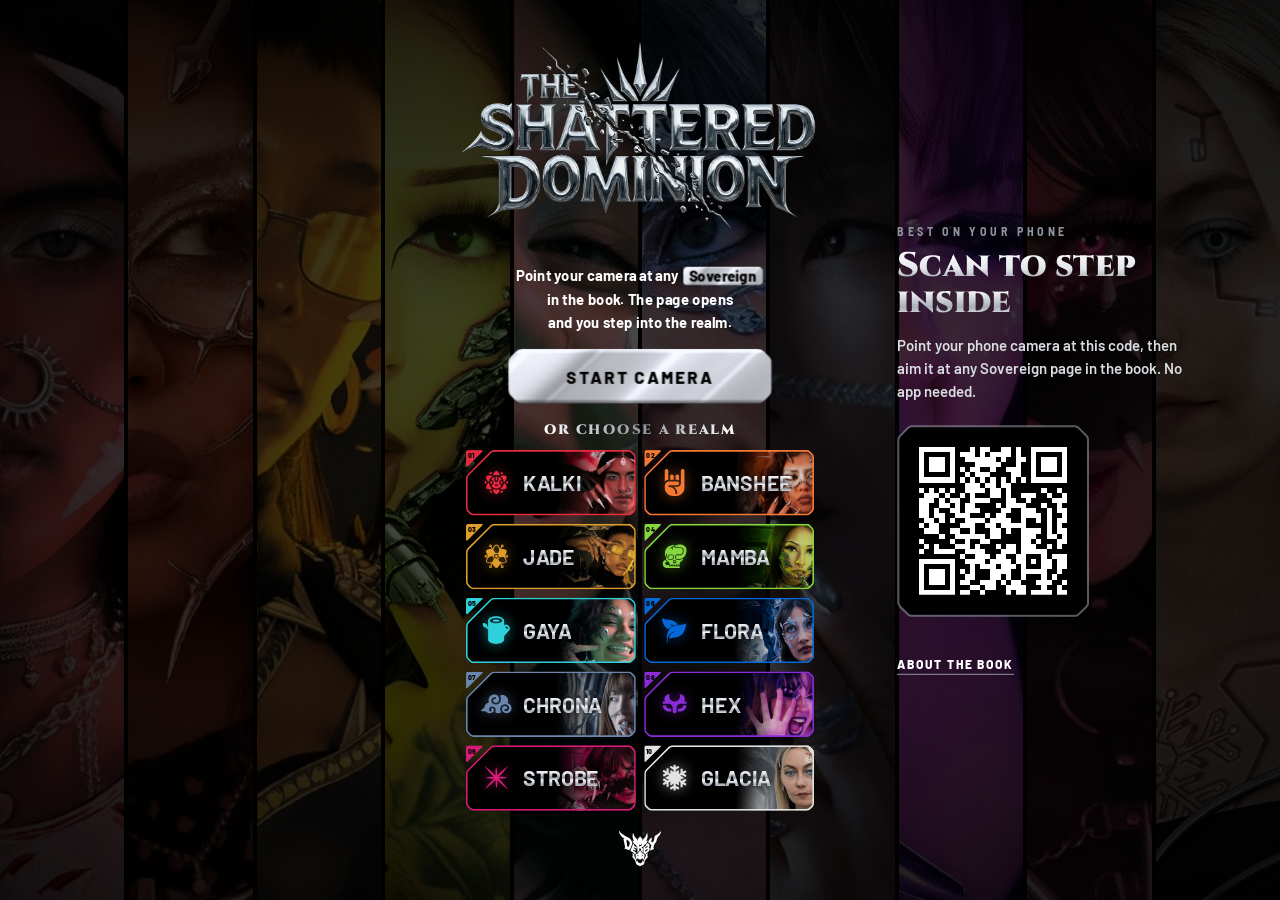
==== index.html @ d9763805 "Ungendered collective copy: every badass soul dedication, their/the realm wording Co-Authored-By: Cl" ====
<!doctype html>
<html lang="en"><head><meta charset="utf-8">
<meta name="viewport" content="width=device-width,initial-scale=1,maximum-scale=1,user-scalable=no,viewport-fit=cover">
<meta name="theme-color" content="#000000">
<title>The Shattered Dominion AR</title><meta name="description" content="Step into the realms of The Shattered Dominion, a MindOfDerby photobook.">
<base href="./">
<link rel="icon" sizes="192x192" type="image/jpeg" href="https://static.wixstatic.com/media/04fb3c_0477b7cfbd684224b1bcdcc46684a7ea%7Emv2.jpg/v1/fill/w_192%2Ch_192%2Clg_1%2Cusm_0.66_1.00_0.01/04fb3c_0477b7cfbd684224b1bcdcc46684a7ea%7Emv2.jpg"><link rel="shortcut icon" type="image/jpeg" href="https://static.wixstatic.com/media/04fb3c_0477b7cfbd684224b1bcdcc46684a7ea%7Emv2.jpg/v1/fill/w_32%2Ch_32%2Clg_1%2Cusm_0.66_1.00_0.01/04fb3c_0477b7cfbd684224b1bcdcc46684a7ea%7Emv2.jpg"><link rel="apple-touch-icon" href="https://static.wixstatic.com/media/04fb3c_0477b7cfbd684224b1bcdcc46684a7ea%7Emv2.jpg/v1/fill/w_180%2Ch_180%2Clg_1%2Cusm_0.66_1.00_0.01/04fb3c_0477b7cfbd684224b1bcdcc46684a7ea%7Emv2.jpg">
<meta property="og:type" content="website"><meta property="og:site_name" content="The Shattered Dominion by MindOfDerby">
<meta property="og:title" content="The Shattered Dominion AR"><meta property="og:description" content="Step into the realms of The Shattered Dominion, a MindOfDerby photobook.">
<meta property="og:url" content="https://mindofderby.github.io/dominion-ar/">
<meta property="og:image" content="https://mindofderby.github.io/dominion-ar/og/home.jpg"><meta property="og:image:width" content="1200"><meta property="og:image:height" content="630">
<meta name="twitter:card" content="summary_large_image"><meta name="twitter:image" content="https://mindofderby.github.io/dominion-ar/og/home.jpg">
<meta name="apple-mobile-web-app-status-bar-style" content="black"><style>html{background:#000}</style>
<link rel="preconnect" href="https://fonts.googleapis.com"><link rel="preconnect" href="https://fonts.gstatic.com" crossorigin><link rel="stylesheet" href="https://fonts.googleapis.com/css2?family=Barlow:wght@400;500;700;800&family=Barlow+Semi+Condensed:wght@700&family=Cinzel:wght@900&display=swap">
<link rel="stylesheet" href="app.css?v=6a660786">
</head><body class="mode-scroll">
<div id="stage"><div style="width: 390px; height: 844px; position: relative; overflow: hidden; background: #000000; font-family: 'Barlow', sans-serif">
  <div style="position: absolute; left: 30px; top: 18px; width: 330px; display: flex; flex-direction: column; align-items: center; gap: 14px; text-align: center">
    <img alt="The Shattered Dominion" src="assets/logo-cover.webp" style="width: 386px; height: 215px; margin: 0 -28px; object-fit: contain; display: block">
    <p style="margin: 0; width: 290px; font-family: 'Barlow', sans-serif; font-weight: 700; font-size: 14px; line-height: 22px; color: #FFFFFF; white-space: nowrap">Point your camera at any <span style="background: url(assets/plate-h.jpg) center / 100% 100% no-repeat; color: #000000; font-weight: 800; text-shadow: 0 0.6px 0 rgba(255,255,255,0.75); display: inline-block; line-height: 1.3; clip-path: polygon(0.00px 3.90px, 0.04px 3.47px, 0.16px 3.07px, 0.36px 2.70px, 0.64px 2.36px, 2.36px 0.64px, 2.70px 0.36px, 3.07px 0.16px, 3.47px 0.04px, 3.90px 0.00px, calc(100% - 3.90px) 0.00px, calc(100% - 3.47px) 0.04px, calc(100% - 3.07px) 0.16px, calc(100% - 2.70px) 0.36px, calc(100% - 2.36px) 0.64px, calc(100% - 0.64px) 2.36px, calc(100% - 0.36px) 2.70px, calc(100% - 0.16px) 3.07px, calc(100% - 0.04px) 3.47px, calc(100% - 0.00px) 3.90px, calc(100% - 0.00px) calc(100% - 3.90px), calc(100% - 0.04px) calc(100% - 3.47px), calc(100% - 0.16px) calc(100% - 3.07px), calc(100% - 0.36px) calc(100% - 2.70px), calc(100% - 0.64px) calc(100% - 2.36px), calc(100% - 2.36px) calc(100% - 0.64px), calc(100% - 2.70px) calc(100% - 0.36px), calc(100% - 3.07px) calc(100% - 0.16px), calc(100% - 3.47px) calc(100% - 0.04px), calc(100% - 3.90px) calc(100% - 0.00px), 3.90px calc(100% - 0.00px), 3.47px calc(100% - 0.04px), 3.07px calc(100% - 0.16px), 2.70px calc(100% - 0.36px), 2.36px calc(100% - 0.64px), 0.64px calc(100% - 2.36px), 0.36px calc(100% - 2.70px), 0.16px calc(100% - 3.07px), 0.04px calc(100% - 3.47px), 0.00px calc(100% - 3.90px)); padding: 0 6px; margin: 0 1px">Sovereign</span><br>in the book. The page opens<br>and you step into the realm.</p>
    <button type="button" onclick="location.href='scan/'" style="width: 250px; height: 52px; padding: 0; border: 0; cursor: pointer; background: url(assets/plate-h.jpg) center / 100% 100% no-repeat; clip-path: path('M7.53 2.47 Q10.00 0.00 13.50 0.00 L236.50 0.00 Q240.00 0.00 242.47 2.47 L247.53 7.53 Q250.00 10.00 250.00 13.50 L250.00 38.50 Q250.00 42.00 247.53 44.47 L242.47 49.53 Q240.00 52.00 236.50 52.00 L13.50 52.00 Q10.00 52.00 7.53 49.53 L2.47 44.47 Q0.00 42.00 0.00 38.50 L0.00 13.50 Q0.00 10.00 2.47 7.53 Z'); font-family: 'Barlow', sans-serif; font-weight: 800; font-size: 16px; letter-spacing: 0.14em; color: #000000; text-shadow: 0 0.6px 0 rgba(255,255,255,0.75)">START CAMERA</button>
    <div style="display: flex; flex-direction: column; align-items: center; gap: 10px; margin-top: 2px">
      <span style="font-family: 'Cinzel', serif; font-weight: 900; font-size: 13px; letter-spacing: 0.14em; white-space: nowrap; background: linear-gradient(90deg, #FFFFFF 0%, #8E949D 50%, #FFFFFF 100%); -webkit-background-clip: text; background-clip: text; color: transparent">OR CHOOSE A REALM</span>
      <div style="width: 330px; display: grid; grid-template-columns: 161px 161px; gap: 8px; font-weight: 700; text-align: left">
      <button type="button" aria-label="Open Kalki" onclick="location.href='01/'" style="position: relative; display: block; width: 161px; height: 62px; padding: 0; border: 0; background: none; cursor: pointer; text-align: left; font-family: 'Barlow', sans-serif; font-weight: 700; color: #FFFFFF">
        <span style="position: relative; display: flex; align-items: center; gap: 9px; padding: 0 8px 0 13px; width: 161px; height: 62px; box-sizing: border-box; background: #000 url(assets/roster/T01.jpg) center / cover no-repeat; clip-path: path('M27 0 L154 0 Q156 0 157.4 1.4 L159.6 3.6 Q161 5 161 7 L161 55 Q161 57 159.6 58.4 L157.4 60.6 Q156 62 154 62 L7 62 Q5 62 3.6 60.6 L1.4 58.4 Q0 57 0 55 L0 27 Q0 24.6 1.7 22.9 L22.9 1.7 Q24.6 0 27 0 Z')">
          <svg aria-hidden="true" width="161" height="62" viewBox="0 0 161 62" style="position: absolute; left: 0; top: 0; display: block; pointer-events: none; overflow: visible"><path d="M27 0 L154 0 Q156 0 157.4 1.4 L159.6 3.6 Q161 5 161 7 L161 55 Q161 57 159.6 58.4 L157.4 60.6 Q156 62 154 62 L7 62 Q5 62 3.6 60.6 L1.4 58.4 Q0 57 0 55 L0 27 Q0 24.6 1.7 22.9 L22.9 1.7 Q24.6 0 27 0 Z" fill="none" stroke="#E62A3F" stroke-width="3"></path></svg>
          <img alt="" src="assets/icons/S01.svg" style="width: 32px; height: 30px; flex: none; display: block; filter: drop-shadow(0 0 6px #E62A3F88)">
          <span style="display: flex; flex-direction: column; gap: 4px; min-width: 0">
            <span style="font-size: 20px; line-height: 1; text-transform: uppercase; filter: drop-shadow(0 0 5px rgba(0,0,0,0.9)); background: linear-gradient(180deg, #FFFFFF 0%, #E4E7EB 28%, #8E949D 48%, #F3F5F7 60%, #A9AEB6 82%, #FFFFFF 100%); -webkit-background-clip: text; background-clip: text; color: transparent">Kalki</span>
          </span>
        </span>
        <span style="position: absolute; left: 0; top: 0; width: 17px; height: 17px; background: #E62A3F; clip-path: path('M0 2.6 Q0 0 2.6 0 L14.4 0 Q17 0 15.2 1.8 L1.8 15.2 Q0 17 0 14.4 Z'); color: #000000; font-weight: 800; font-size: 6.5px; line-height: 1; padding: 2px 0 0 2px; box-sizing: border-box">01</span>
      </button>
      <button type="button" aria-label="Open Banshee" onclick="location.href='02/'" style="position: relative; display: block; width: 161px; height: 62px; padding: 0; border: 0; background: none; cursor: pointer; text-align: left; font-family: 'Barlow', sans-serif; font-weight: 700; color: #FFFFFF">
        <span style="position: relative; display: flex; align-items: center; gap: 9px; padding: 0 8px 0 13px; width: 161px; height: 62px; box-sizing: border-box; background: #000 url(assets/roster/T02.jpg) center / cover no-repeat; clip-path: path('M27 0 L154 0 Q156 0 157.4 1.4 L159.6 3.6 Q161 5 161 7 L161 55 Q161 57 159.6 58.4 L157.4 60.6 Q156 62 154 62 L7 62 Q5 62 3.6 60.6 L1.4 58.4 Q0 57 0 55 L0 27 Q0 24.6 1.7 22.9 L22.9 1.7 Q24.6 0 27 0 Z')">
          <svg aria-hidden="true" width="161" height="62" viewBox="0 0 161 62" style="position: absolute; left: 0; top: 0; display: block; pointer-events: none; overflow: visible"><path d="M27 0 L154 0 Q156 0 157.4 1.4 L159.6 3.6 Q161 5 161 7 L161 55 Q161 57 159.6 58.4 L157.4 60.6 Q156 62 154 62 L7 62 Q5 62 3.6 60.6 L1.4 58.4 Q0 57 0 55 L0 27 Q0 24.6 1.7 22.9 L22.9 1.7 Q24.6 0 27 0 Z" fill="none" stroke="#F47934" stroke-width="3"></path></svg>
          <img alt="" src="assets/icons/S02.svg" style="width: 32px; height: 30px; flex: none; display: block; filter: drop-shadow(0 0 6px #F4793488)">
          <span style="display: flex; flex-direction: column; gap: 4px; min-width: 0">
            <span style="font-size: 20px; line-height: 1; text-transform: uppercase; filter: drop-shadow(0 0 5px rgba(0,0,0,0.9)); background: linear-gradient(180deg, #FFFFFF 0%, #E4E7EB 28%, #8E949D 48%, #F3F5F7 60%, #A9AEB6 82%, #FFFFFF 100%); -webkit-background-clip: text; background-clip: text; color: transparent">Banshee</span>
          </span>
        </span>
        <span style="position: absolute; left: 0; top: 0; width: 17px; height: 17px; background: #F47934; clip-path: path('M0 2.6 Q0 0 2.6 0 L14.4 0 Q17 0 15.2 1.8 L1.8 15.2 Q0 17 0 14.4 Z'); color: #000000; font-weight: 800; font-size: 6.5px; line-height: 1; padding: 2px 0 0 2px; box-sizing: border-box">02</span>
      </button>
      <button type="button" aria-label="Open Jade" onclick="location.href='03/'" style="position: relative; display: block; width: 161px; height: 62px; padding: 0; border: 0; background: none; cursor: pointer; text-align: left; font-family: 'Barlow', sans-serif; font-weight: 700; color: #FFFFFF">
        <span style="position: relative; display: flex; align-items: center; gap: 9px; padding: 0 8px 0 13px; width: 161px; height: 62px; box-sizing: border-box; background: #000 url(assets/roster/T03.jpg) center / cover no-repeat; clip-path: path('M27 0 L154 0 Q156 0 157.4 1.4 L159.6 3.6 Q161 5 161 7 L161 55 Q161 57 159.6 58.4 L157.4 60.6 Q156 62 154 62 L7 62 Q5 62 3.6 60.6 L1.4 58.4 Q0 57 0 55 L0 27 Q0 24.6 1.7 22.9 L22.9 1.7 Q24.6 0 27 0 Z')">
          <svg aria-hidden="true" width="161" height="62" viewBox="0 0 161 62" style="position: absolute; left: 0; top: 0; display: block; pointer-events: none; overflow: visible"><path d="M27 0 L154 0 Q156 0 157.4 1.4 L159.6 3.6 Q161 5 161 7 L161 55 Q161 57 159.6 58.4 L157.4 60.6 Q156 62 154 62 L7 62 Q5 62 3.6 60.6 L1.4 58.4 Q0 57 0 55 L0 27 Q0 24.6 1.7 22.9 L22.9 1.7 Q24.6 0 27 0 Z" fill="none" stroke="#DF9E2B" stroke-width="3"></path></svg>
          <img alt="" src="assets/icons/S03.svg" style="width: 32px; height: 30px; flex: none; display: block; filter: drop-shadow(0 0 6px #DF9E2B88)">
          <span style="display: flex; flex-direction: column; gap: 4px; min-width: 0">
            <span style="font-size: 20px; line-height: 1; text-transform: uppercase; filter: drop-shadow(0 0 5px rgba(0,0,0,0.9)); background: linear-gradient(180deg, #FFFFFF 0%, #E4E7EB 28%, #8E949D 48%, #F3F5F7 60%, #A9AEB6 82%, #FFFFFF 100%); -webkit-background-clip: text; background-clip: text; color: transparent">Jade</span>
          </span>
        </span>
        <span style="position: absolute; left: 0; top: 0; width: 17px; height: 17px; background: #DF9E2B; clip-path: path('M0 2.6 Q0 0 2.6 0 L14.4 0 Q17 0 15.2 1.8 L1.8 15.2 Q0 17 0 14.4 Z'); color: #000000; font-weight: 800; font-size: 6.5px; line-height: 1; padding: 2px 0 0 2px; box-sizing: border-box">03</span>
      </button>
      <button type="button" aria-label="Open Mamba" onclick="location.href='04/'" style="position: relative; display: block; width: 161px; height: 62px; padding: 0; border: 0; background: none; cursor: pointer; text-align: left; font-family: 'Barlow', sans-serif; font-weight: 700; color: #FFFFFF">
        <span style="position: relative; display: flex; align-items: center; gap: 9px; padding: 0 8px 0 13px; width: 161px; height: 62px; box-sizing: border-box; background: #000 url(assets/roster/T04.jpg) center / cover no-repeat; clip-path: path('M27 0 L154 0 Q156 0 157.4 1.4 L159.6 3.6 Q161 5 161 7 L161 55 Q161 57 159.6 58.4 L157.4 60.6 Q156 62 154 62 L7 62 Q5 62 3.6 60.6 L1.4 58.4 Q0 57 0 55 L0 27 Q0 24.6 1.7 22.9 L22.9 1.7 Q24.6 0 27 0 Z')">
          <svg aria-hidden="true" width="161" height="62" viewBox="0 0 161 62" style="position: absolute; left: 0; top: 0; display: block; pointer-events: none; overflow: visible"><path d="M27 0 L154 0 Q156 0 157.4 1.4 L159.6 3.6 Q161 5 161 7 L161 55 Q161 57 159.6 58.4 L157.4 60.6 Q156 62 154 62 L7 62 Q5 62 3.6 60.6 L1.4 58.4 Q0 57 0 55 L0 27 Q0 24.6 1.7 22.9 L22.9 1.7 Q24.6 0 27 0 Z" fill="none" stroke="#84D83E" stroke-width="3"></path></svg>
          <img alt="" src="assets/icons/S04.svg" style="width: 32px; height: 30px; flex: none; display: block; filter: drop-shadow(0 0 6px #84D83E88)">
          <span style="display: flex; flex-direction: column; gap: 4px; min-width: 0">
            <span style="font-size: 20px; line-height: 1; text-transform: uppercase; filter: drop-shadow(0 0 5px rgba(0,0,0,0.9)); background: linear-gradient(180deg, #FFFFFF 0%, #E4E7EB 28%, #8E949D 48%, #F3F5F7 60%, #A9AEB6 82%, #FFFFFF 100%); -webkit-background-clip: text; background-clip: text; color: transparent">Mamba</span>
          </span>
        </span>
        <span style="position: absolute; left: 0; top: 0; width: 17px; height: 17px; background: #84D83E; clip-path: path('M0 2.6 Q0 0 2.6 0 L14.4 0 Q17 0 15.2 1.8 L1.8 15.2 Q0 17 0 14.4 Z'); color: #000000; font-weight: 800; font-size: 6.5px; line-height: 1; padding: 2px 0 0 2px; box-sizing: border-box">04</span>
      </button>
      <button type="button" aria-label="Open Gaya" onclick="location.href='05/'" style="position: relative; display: block; width: 161px; height: 62px; padding: 0; border: 0; background: none; cursor: pointer; text-align: left; font-family: 'Barlow', sans-serif; font-weight: 700; color: #FFFFFF">
        <span style="position: relative; display: flex; align-items: center; gap: 9px; padding: 0 8px 0 13px; width: 161px; height: 62px; box-sizing: border-box; background: #000 url(assets/roster/T05b.jpg) center / cover no-repeat; clip-path: path('M27 0 L154 0 Q156 0 157.4 1.4 L159.6 3.6 Q161 5 161 7 L161 55 Q161 57 159.6 58.4 L157.4 60.6 Q156 62 154 62 L7 62 Q5 62 3.6 60.6 L1.4 58.4 Q0 57 0 55 L0 27 Q0 24.6 1.7 22.9 L22.9 1.7 Q24.6 0 27 0 Z')">
          <svg aria-hidden="true" width="161" height="62" viewBox="0 0 161 62" style="position: absolute; left: 0; top: 0; display: block; pointer-events: none; overflow: visible"><path d="M27 0 L154 0 Q156 0 157.4 1.4 L159.6 3.6 Q161 5 161 7 L161 55 Q161 57 159.6 58.4 L157.4 60.6 Q156 62 154 62 L7 62 Q5 62 3.6 60.6 L1.4 58.4 Q0 57 0 55 L0 27 Q0 24.6 1.7 22.9 L22.9 1.7 Q24.6 0 27 0 Z" fill="none" stroke="#2DD0DB" stroke-width="3"></path></svg>
          <img alt="" src="assets/icons/S05.svg" style="width: 32px; height: 30px; flex: none; display: block; filter: drop-shadow(0 0 6px #2DD0DB88)">
          <span style="display: flex; flex-direction: column; gap: 4px; min-width: 0">
            <span style="font-size: 20px; line-height: 1; text-transform: uppercase; filter: drop-shadow(0 0 5px rgba(0,0,0,0.9)); background: linear-gradient(180deg, #FFFFFF 0%, #E4E7EB 28%, #8E949D 48%, #F3F5F7 60%, #A9AEB6 82%, #FFFFFF 100%); -webkit-background-clip: text; background-clip: text; color: transparent">Gaya</span>
          </span>
        </span>
        <span style="position: absolute; left: 0; top: 0; width: 17px; height: 17px; background: #2DD0DB; clip-path: path('M0 2.6 Q0 0 2.6 0 L14.4 0 Q17 0 15.2 1.8 L1.8 15.2 Q0 17 0 14.4 Z'); color: #000000; font-weight: 800; font-size: 6.5px; line-height: 1; padding: 2px 0 0 2px; box-sizing: border-box">05</span>
      </button>
      <button type="button" aria-label="Open Flora" onclick="location.href='06/'" style="position: relative; display: block; width: 161px; height: 62px; padding: 0; border: 0; background: none; cursor: pointer; text-align: left; font-family: 'Barlow', sans-serif; font-weight: 700; color: #FFFFFF">
        <span style="position: relative; display: flex; align-items: center; gap: 9px; padding: 0 8px 0 13px; width: 161px; height: 62px; box-sizing: border-box; background: #000 url(assets/roster/T06.jpg) center / cover no-repeat; clip-path: path('M27 0 L154 0 Q156 0 157.4 1.4 L159.6 3.6 Q161 5 161 7 L161 55 Q161 57 159.6 58.4 L157.4 60.6 Q156 62 154 62 L7 62 Q5 62 3.6 60.6 L1.4 58.4 Q0 57 0 55 L0 27 Q0 24.6 1.7 22.9 L22.9 1.7 Q24.6 0 27 0 Z')">
          <svg aria-hidden="true" width="161" height="62" viewBox="0 0 161 62" style="position: absolute; left: 0; top: 0; display: block; pointer-events: none; overflow: visible"><path d="M27 0 L154 0 Q156 0 157.4 1.4 L159.6 3.6 Q161 5 161 7 L161 55 Q161 57 159.6 58.4 L157.4 60.6 Q156 62 154 62 L7 62 Q5 62 3.6 60.6 L1.4 58.4 Q0 57 0 55 L0 27 Q0 24.6 1.7 22.9 L22.9 1.7 Q24.6 0 27 0 Z" fill="none" stroke="#0568D8" stroke-width="3"></path></svg>
          <img alt="" src="assets/icons/S06.svg" style="width: 32px; height: 30px; flex: none; display: block; filter: drop-shadow(0 0 6px #0568D888)">
          <span style="display: flex; flex-direction: column; gap: 4px; min-width: 0">
            <span style="font-size: 20px; line-height: 1; text-transform: uppercase; filter: drop-shadow(0 0 5px rgba(0,0,0,0.9)); background: linear-gradient(180deg, #FFFFFF 0%, #E4E7EB 28%, #8E949D 48%, #F3F5F7 60%, #A9AEB6 82%, #FFFFFF 100%); -webkit-background-clip: text; background-clip: text; color: transparent">Flora</span>
          </span>
        </span>
        <span style="position: absolute; left: 0; top: 0; width: 17px; height: 17px; background: #0568D8; clip-path: path('M0 2.6 Q0 0 2.6 0 L14.4 0 Q17 0 15.2 1.8 L1.8 15.2 Q0 17 0 14.4 Z'); color: #000000; font-weight: 800; font-size: 6.5px; line-height: 1; padding: 2px 0 0 2px; box-sizing: border-box">06</span>
      </button>
      <button type="button" aria-label="Open Chrona" onclick="location.href='07/'" style="position: relative; display: block; width: 161px; height: 62px; padding: 0; border: 0; background: none; cursor: pointer; text-align: left; font-family: 'Barlow', sans-serif; font-weight: 700; color: #FFFFFF">
        <span style="position: relative; display: flex; align-items: center; gap: 9px; padding: 0 8px 0 13px; width: 161px; height: 62px; box-sizing: border-box; background: #000 url(assets/roster/T07.jpg) center / cover no-repeat; clip-path: path('M27 0 L154 0 Q156 0 157.4 1.4 L159.6 3.6 Q161 5 161 7 L161 55 Q161 57 159.6 58.4 L157.4 60.6 Q156 62 154 62 L7 62 Q5 62 3.6 60.6 L1.4 58.4 Q0 57 0 55 L0 27 Q0 24.6 1.7 22.9 L22.9 1.7 Q24.6 0 27 0 Z')">
          <svg aria-hidden="true" width="161" height="62" viewBox="0 0 161 62" style="position: absolute; left: 0; top: 0; display: block; pointer-events: none; overflow: visible"><path d="M27 0 L154 0 Q156 0 157.4 1.4 L159.6 3.6 Q161 5 161 7 L161 55 Q161 57 159.6 58.4 L157.4 60.6 Q156 62 154 62 L7 62 Q5 62 3.6 60.6 L1.4 58.4 Q0 57 0 55 L0 27 Q0 24.6 1.7 22.9 L22.9 1.7 Q24.6 0 27 0 Z" fill="none" stroke="#6A86AD" stroke-width="3"></path></svg>
          <img alt="" src="assets/icons/S07.svg" style="width: 32px; height: 30px; flex: none; display: block; filter: drop-shadow(0 0 6px #6A86AD88)">
          <span style="display: flex; flex-direction: column; gap: 4px; min-width: 0">
            <span style="font-size: 20px; line-height: 1; text-transform: uppercase; filter: drop-shadow(0 0 5px rgba(0,0,0,0.9)); background: linear-gradient(180deg, #FFFFFF 0%, #E4E7EB 28%, #8E949D 48%, #F3F5F7 60%, #A9AEB6 82%, #FFFFFF 100%); -webkit-background-clip: text; background-clip: text; color: transparent">Chrona</span>
          </span>
        </span>
        <span style="position: absolute; left: 0; top: 0; width: 17px; height: 17px; background: #6A86AD; clip-path: path('M0 2.6 Q0 0 2.6 0 L14.4 0 Q17 0 15.2 1.8 L1.8 15.2 Q0 17 0 14.4 Z'); color: #000000; font-weight: 800; font-size: 6.5px; line-height: 1; padding: 2px 0 0 2px; box-sizing: border-box">07</span>
      </button>
      <button type="button" aria-label="Open Hex" onclick="location.href='08/'" style="position: relative; display: block; width: 161px; height: 62px; padding: 0; border: 0; background: none; cursor: pointer; text-align: left; font-family: 'Barlow', sans-serif; font-weight: 700; color: #FFFFFF">
        <span style="position: relative; display: flex; align-items: center; gap: 9px; padding: 0 8px 0 13px; width: 161px; height: 62px; box-sizing: border-box; background: #000 url(assets/roster/T08.jpg) center / cover no-repeat; clip-path: path('M27 0 L154 0 Q156 0 157.4 1.4 L159.6 3.6 Q161 5 161 7 L161 55 Q161 57 159.6 58.4 L157.4 60.6 Q156 62 154 62 L7 62 Q5 62 3.6 60.6 L1.4 58.4 Q0 57 0 55 L0 27 Q0 24.6 1.7 22.9 L22.9 1.7 Q24.6 0 27 0 Z')">
          <svg aria-hidden="true" width="161" height="62" viewBox="0 0 161 62" style="position: absolute; left: 0; top: 0; display: block; pointer-events: none; overflow: visible"><path d="M27 0 L154 0 Q156 0 157.4 1.4 L159.6 3.6 Q161 5 161 7 L161 55 Q161 57 159.6 58.4 L157.4 60.6 Q156 62 154 62 L7 62 Q5 62 3.6 60.6 L1.4 58.4 Q0 57 0 55 L0 27 Q0 24.6 1.7 22.9 L22.9 1.7 Q24.6 0 27 0 Z" fill="none" stroke="#8C2CD9" stroke-width="3"></path></svg>
          <img alt="" src="assets/icons/S08.svg" style="width: 32px; height: 30px; flex: none; display: block; filter: drop-shadow(0 0 6px #8C2CD988)">
          <span style="display: flex; flex-direction: column; gap: 4px; min-width: 0">
            <span style="font-size: 20px; line-height: 1; text-transform: uppercase; filter: drop-shadow(0 0 5px rgba(0,0,0,0.9)); background: linear-gradient(180deg, #FFFFFF 0%, #E4E7EB 28%, #8E949D 48%, #F3F5F7 60%, #A9AEB6 82%, #FFFFFF 100%); -webkit-background-clip: text; background-clip: text; color: transparent">Hex</span>
          </span>
        </span>
        <span style="position: absolute; left: 0; top: 0; width: 17px; height: 17px; background: #8C2CD9; clip-path: path('M0 2.6 Q0 0 2.6 0 L14.4 0 Q17 0 15.2 1.8 L1.8 15.2 Q0 17 0 14.4 Z'); color: #000000; font-weight: 800; font-size: 6.5px; line-height: 1; padding: 2px 0 0 2px; box-sizing: border-box">08</span>
      </button>
      <button type="button" aria-label="Open Strobe" onclick="location.href='09/'" style="position: relative; display: block; width: 161px; height: 62px; padding: 0; border: 0; background: none; cursor: pointer; text-align: left; font-family: 'Barlow', sans-serif; font-weight: 700; color: #FFFFFF">
        <span style="position: relative; display: flex; align-items: center; gap: 9px; padding: 0 8px 0 13px; width: 161px; height: 62px; box-sizing: border-box; background: #000 url(assets/roster/T09.jpg) center / cover no-repeat; clip-path: path('M27 0 L154 0 Q156 0 157.4 1.4 L159.6 3.6 Q161 5 161 7 L161 55 Q161 57 159.6 58.4 L157.4 60.6 Q156 62 154 62 L7 62 Q5 62 3.6 60.6 L1.4 58.4 Q0 57 0 55 L0 27 Q0 24.6 1.7 22.9 L22.9 1.7 Q24.6 0 27 0 Z')">
          <svg aria-hidden="true" width="161" height="62" viewBox="0 0 161 62" style="position: absolute; left: 0; top: 0; display: block; pointer-events: none; overflow: visible"><path d="M27 0 L154 0 Q156 0 157.4 1.4 L159.6 3.6 Q161 5 161 7 L161 55 Q161 57 159.6 58.4 L157.4 60.6 Q156 62 154 62 L7 62 Q5 62 3.6 60.6 L1.4 58.4 Q0 57 0 55 L0 27 Q0 24.6 1.7 22.9 L22.9 1.7 Q24.6 0 27 0 Z" fill="none" stroke="#D81B79" stroke-width="3"></path></svg>
          <img alt="" src="assets/icons/S09.svg" style="width: 32px; height: 30px; flex: none; display: block; filter: drop-shadow(0 0 6px #D81B7988)">
          <span style="display: flex; flex-direction: column; gap: 4px; min-width: 0">
            <span style="font-size: 20px; line-height: 1; text-transform: uppercase; filter: drop-shadow(0 0 5px rgba(0,0,0,0.9)); background: linear-gradient(180deg, #FFFFFF 0%, #E4E7EB 28%, #8E949D 48%, #F3F5F7 60%, #A9AEB6 82%, #FFFFFF 100%); -webkit-background-clip: text; background-clip: text; color: transparent">Strobe</span>
          </span>
        </span>
        <span style="position: absolute; left: 0; top: 0; width: 17px; height: 17px; background: #D81B79; clip-path: path('M0 2.6 Q0 0 2.6 0 L14.4 0 Q17 0 15.2 1.8 L1.8 15.2 Q0 17 0 14.4 Z'); color: #000000; font-weight: 800; font-size: 6.5px; line-height: 1; padding: 2px 0 0 2px; box-sizing: border-box">09</span>
      </button>
      <button type="button" aria-label="Open Glacia" onclick="location.href='10/'" style="position: relative; display: block; width: 161px; height: 62px; padding: 0; border: 0; background: none; cursor: pointer; text-align: left; font-family: 'Barlow', sans-serif; font-weight: 700; color: #FFFFFF">
        <span style="position: relative; display: flex; align-items: center; gap: 9px; padding: 0 8px 0 13px; width: 161px; height: 62px; box-sizing: border-box; background: #000 url(assets/roster/T10.jpg) center / cover no-repeat; clip-path: path('M27 0 L154 0 Q156 0 157.4 1.4 L159.6 3.6 Q161 5 161 7 L161 55 Q161 57 159.6 58.4 L157.4 60.6 Q156 62 154 62 L7 62 Q5 62 3.6 60.6 L1.4 58.4 Q0 57 0 55 L0 27 Q0 24.6 1.7 22.9 L22.9 1.7 Q24.6 0 27 0 Z')">
          <svg aria-hidden="true" width="161" height="62" viewBox="0 0 161 62" style="position: absolute; left: 0; top: 0; display: block; pointer-events: none; overflow: visible"><path d="M27 0 L154 0 Q156 0 157.4 1.4 L159.6 3.6 Q161 5 161 7 L161 55 Q161 57 159.6 58.4 L157.4 60.6 Q156 62 154 62 L7 62 Q5 62 3.6 60.6 L1.4 58.4 Q0 57 0 55 L0 27 Q0 24.6 1.7 22.9 L22.9 1.7 Q24.6 0 27 0 Z" fill="none" stroke="#E0E2E4" stroke-width="3"></path></svg>
          <img alt="" src="assets/icons/S10.svg" style="width: 32px; height: 30px; flex: none; display: block; filter: drop-shadow(0 0 6px #E0E2E488)">
          <span style="display: flex; flex-direction: column; gap: 4px; min-width: 0">
            <span style="font-size: 20px; line-height: 1; text-transform: uppercase; filter: drop-shadow(0 0 5px rgba(0,0,0,0.9)); background: linear-gradient(180deg, #FFFFFF 0%, #E4E7EB 28%, #8E949D 48%, #F3F5F7 60%, #A9AEB6 82%, #FFFFFF 100%); -webkit-background-clip: text; background-clip: text; color: transparent">Glacia</span>
          </span>
        </span>
        <span style="position: absolute; left: 0; top: 0; width: 17px; height: 17px; background: #E0E2E4; clip-path: path('M0 2.6 Q0 0 2.6 0 L14.4 0 Q17 0 15.2 1.8 L1.8 15.2 Q0 17 0 14.4 Z'); color: #000000; font-weight: 800; font-size: 6.5px; line-height: 1; padding: 2px 0 0 2px; box-sizing: border-box">10</span>
      </button>
      </div>
    </div>
  </div>
  <img alt="DERBY" src="assets/derby-logo.svg" style="position: absolute; left: 175px; bottom: 26px; width: 40px; height: 34px; display: block">
</div>
</div>

<script src="stage.js?v=6a660786"></script>
</body></html>
---- app.css ----
html,body{margin:0;height:100%;background:#000;color:#fff;overflow:hidden;-webkit-tap-highlight-color:transparent;touch-action:none;overscroll-behavior:none}

#stage{position:fixed;left:50%;top:0;transform-origin:50% 0;width:390px}
#stage>div{width:390px!important;background:transparent!important}
button{-webkit-user-select:none;user-select:none}
#world,#cam{position:fixed;left:0;top:0;width:100vw;height:100vh;z-index:0;overflow:hidden}
#stage{z-index:2}
#cam video{object-fit:cover}
#cam{background:#16181c}
.hide{display:none!important}
#gate{position:fixed;inset:0;z-index:5;background:#000;display:flex;align-items:center;justify-content:center;transition:opacity .6s}
#gate.done{opacity:0;pointer-events:none}
#gate .bar{width:140px;height:3px;background:#222;overflow:hidden}
#gate .bar i{display:block;height:100%;width:0;background:linear-gradient(90deg,#fff,#8E949D,#fff);transition:width .2s}
body.mode-fill #stage{pointer-events:none}body.mode-fill #stage button{pointer-events:auto}
#err{position:fixed;left:16px;right:16px;bottom:calc(150px + env(safe-area-inset-bottom));z-index:6;text-align:center;font:700 13px/18px Barlow,sans-serif;color:#fff;text-shadow:0 0 6px #000}
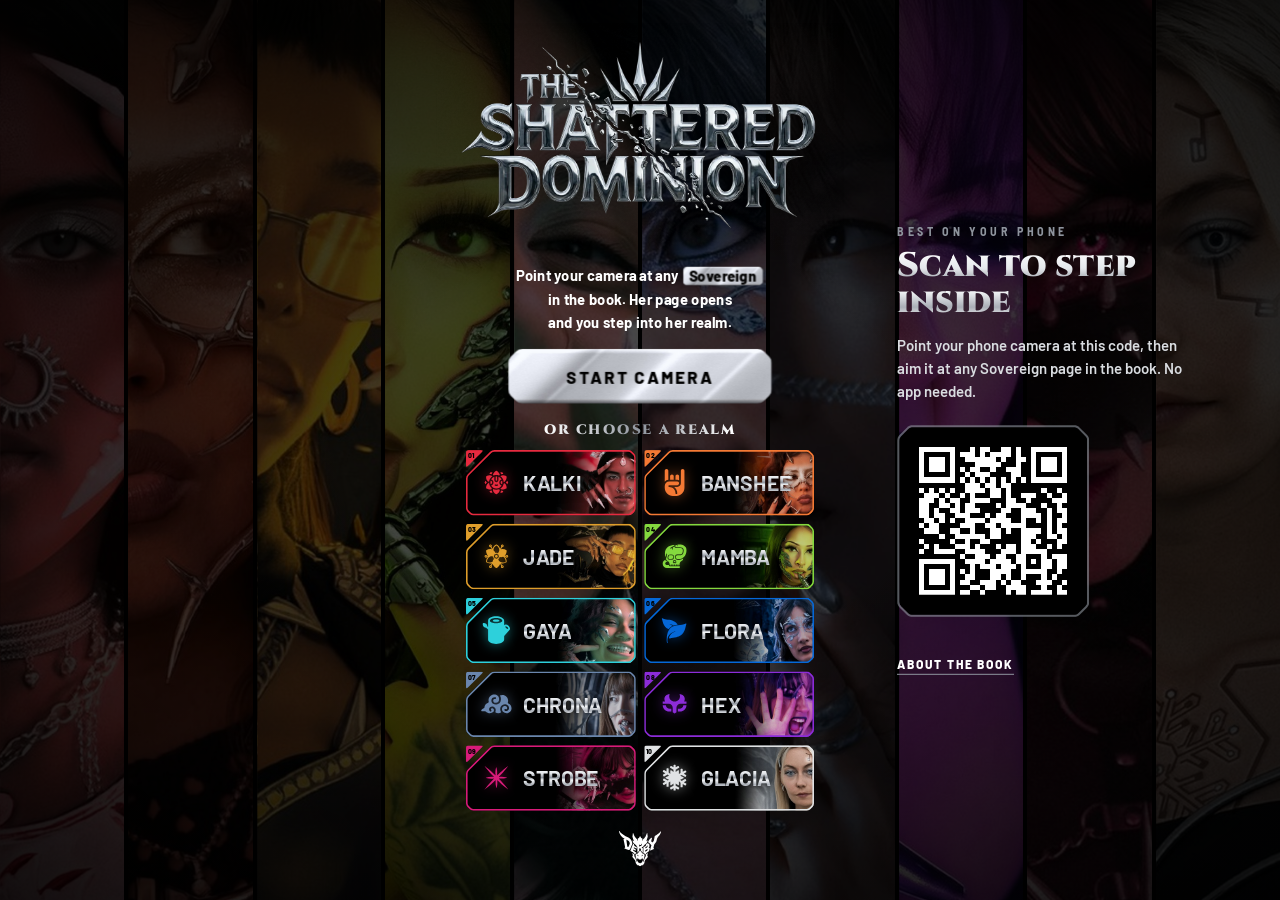
==== commit 7bbc1bdf: "Revert ungendered collective copy (keep original women wording) Co-Authored-By: Claude Opus 5.5 <nor" ====
--- a/index.html
+++ b/index.html
@@ -17,7 +17,7 @@
 <div id="stage"><div style="width: 390px; height: 844px; position: relative; overflow: hidden; background: #000000; font-family: 'Barlow', sans-serif">
   <div style="position: absolute; left: 30px; top: 18px; width: 330px; display: flex; flex-direction: column; align-items: center; gap: 14px; text-align: center">
     <img alt="The Shattered Dominion" src="assets/logo-cover.webp" style="width: 386px; height: 215px; margin: 0 -28px; object-fit: contain; display: block">
-    <p style="margin: 0; width: 290px; font-family: 'Barlow', sans-serif; font-weight: 700; font-size: 14px; line-height: 22px; color: #FFFFFF; white-space: nowrap">Point your camera at any <span style="background: url(assets/plate-h.jpg) center / 100% 100% no-repeat; color: #000000; font-weight: 800; text-shadow: 0 0.6px 0 rgba(255,255,255,0.75); display: inline-block; line-height: 1.3; clip-path: polygon(0.00px 3.90px, 0.04px 3.47px, 0.16px 3.07px, 0.36px 2.70px, 0.64px 2.36px, 2.36px 0.64px, 2.70px 0.36px, 3.07px 0.16px, 3.47px 0.04px, 3.90px 0.00px, calc(100% - 3.90px) 0.00px, calc(100% - 3.47px) 0.04px, calc(100% - 3.07px) 0.16px, calc(100% - 2.70px) 0.36px, calc(100% - 2.36px) 0.64px, calc(100% - 0.64px) 2.36px, calc(100% - 0.36px) 2.70px, calc(100% - 0.16px) 3.07px, calc(100% - 0.04px) 3.47px, calc(100% - 0.00px) 3.90px, calc(100% - 0.00px) calc(100% - 3.90px), calc(100% - 0.04px) calc(100% - 3.47px), calc(100% - 0.16px) calc(100% - 3.07px), calc(100% - 0.36px) calc(100% - 2.70px), calc(100% - 0.64px) calc(100% - 2.36px), calc(100% - 2.36px) calc(100% - 0.64px), calc(100% - 2.70px) calc(100% - 0.36px), calc(100% - 3.07px) calc(100% - 0.16px), calc(100% - 3.47px) calc(100% - 0.04px), calc(100% - 3.90px) calc(100% - 0.00px), 3.90px calc(100% - 0.00px), 3.47px calc(100% - 0.04px), 3.07px calc(100% - 0.16px), 2.70px calc(100% - 0.36px), 2.36px calc(100% - 0.64px), 0.64px calc(100% - 2.36px), 0.36px calc(100% - 2.70px), 0.16px calc(100% - 3.07px), 0.04px calc(100% - 3.47px), 0.00px calc(100% - 3.90px)); padding: 0 6px; margin: 0 1px">Sovereign</span><br>in the book. The page opens<br>and you step into the realm.</p>
+    <p style="margin: 0; width: 290px; font-family: 'Barlow', sans-serif; font-weight: 700; font-size: 14px; line-height: 22px; color: #FFFFFF; white-space: nowrap">Point your camera at any <span style="background: url(assets/plate-h.jpg) center / 100% 100% no-repeat; color: #000000; font-weight: 800; text-shadow: 0 0.6px 0 rgba(255,255,255,0.75); display: inline-block; line-height: 1.3; clip-path: polygon(0.00px 3.90px, 0.04px 3.47px, 0.16px 3.07px, 0.36px 2.70px, 0.64px 2.36px, 2.36px 0.64px, 2.70px 0.36px, 3.07px 0.16px, 3.47px 0.04px, 3.90px 0.00px, calc(100% - 3.90px) 0.00px, calc(100% - 3.47px) 0.04px, calc(100% - 3.07px) 0.16px, calc(100% - 2.70px) 0.36px, calc(100% - 2.36px) 0.64px, calc(100% - 0.64px) 2.36px, calc(100% - 0.36px) 2.70px, calc(100% - 0.16px) 3.07px, calc(100% - 0.04px) 3.47px, calc(100% - 0.00px) 3.90px, calc(100% - 0.00px) calc(100% - 3.90px), calc(100% - 0.04px) calc(100% - 3.47px), calc(100% - 0.16px) calc(100% - 3.07px), calc(100% - 0.36px) calc(100% - 2.70px), calc(100% - 0.64px) calc(100% - 2.36px), calc(100% - 2.36px) calc(100% - 0.64px), calc(100% - 2.70px) calc(100% - 0.36px), calc(100% - 3.07px) calc(100% - 0.16px), calc(100% - 3.47px) calc(100% - 0.04px), calc(100% - 3.90px) calc(100% - 0.00px), 3.90px calc(100% - 0.00px), 3.47px calc(100% - 0.04px), 3.07px calc(100% - 0.16px), 2.70px calc(100% - 0.36px), 2.36px calc(100% - 0.64px), 0.64px calc(100% - 2.36px), 0.36px calc(100% - 2.70px), 0.16px calc(100% - 3.07px), 0.04px calc(100% - 3.47px), 0.00px calc(100% - 3.90px)); padding: 0 6px; margin: 0 1px">Sovereign</span><br>in the book. Her page opens<br>and you step into her realm.</p>
     <button type="button" onclick="location.href='scan/'" style="width: 250px; height: 52px; padding: 0; border: 0; cursor: pointer; background: url(assets/plate-h.jpg) center / 100% 100% no-repeat; clip-path: path('M7.53 2.47 Q10.00 0.00 13.50 0.00 L236.50 0.00 Q240.00 0.00 242.47 2.47 L247.53 7.53 Q250.00 10.00 250.00 13.50 L250.00 38.50 Q250.00 42.00 247.53 44.47 L242.47 49.53 Q240.00 52.00 236.50 52.00 L13.50 52.00 Q10.00 52.00 7.53 49.53 L2.47 44.47 Q0.00 42.00 0.00 38.50 L0.00 13.50 Q0.00 10.00 2.47 7.53 Z'); font-family: 'Barlow', sans-serif; font-weight: 800; font-size: 16px; letter-spacing: 0.14em; color: #000000; text-shadow: 0 0.6px 0 rgba(255,255,255,0.75)">START CAMERA</button>
     <div style="display: flex; flex-direction: column; align-items: center; gap: 10px; margin-top: 2px">
       <span style="font-family: 'Cinzel', serif; font-weight: 900; font-size: 13px; letter-spacing: 0.14em; white-space: nowrap; background: linear-gradient(90deg, #FFFFFF 0%, #8E949D 50%, #FFFFFF 100%); -webkit-background-clip: text; background-clip: text; color: transparent">OR CHOOSE A REALM</span>
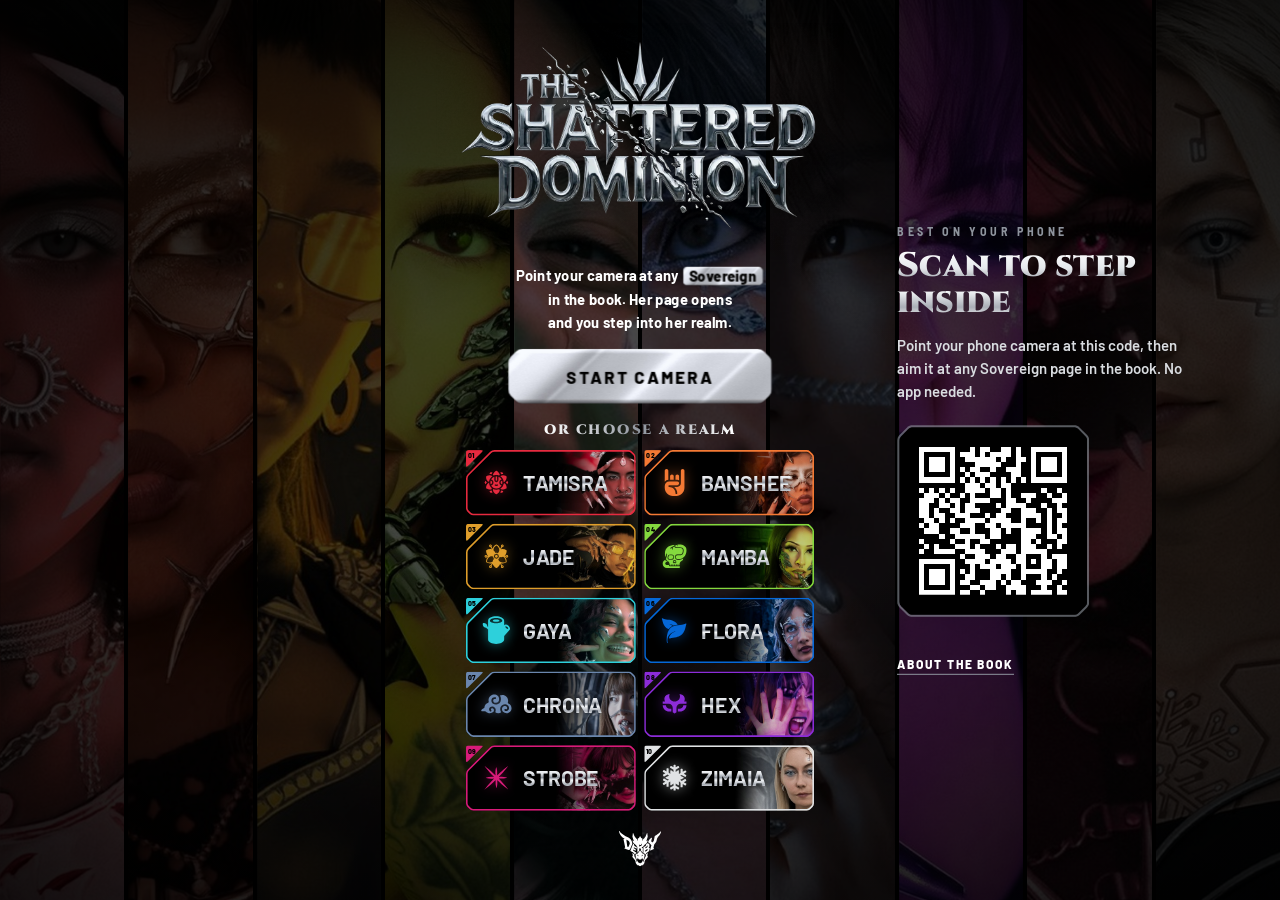
==== commit eb3da916: "Rename sovereigns: Kalki to Tamisra, Glacia to Zimaia Co-Authored-By: Claude Opus 5.5 <noreply@anthr" ====
--- a/index.html
+++ b/index.html
@@ -22,12 +22,12 @@
     <div style="display: flex; flex-direction: column; align-items: center; gap: 10px; margin-top: 2px">
       <span style="font-family: 'Cinzel', serif; font-weight: 900; font-size: 13px; letter-spacing: 0.14em; white-space: nowrap; background: linear-gradient(90deg, #FFFFFF 0%, #8E949D 50%, #FFFFFF 100%); -webkit-background-clip: text; background-clip: text; color: transparent">OR CHOOSE A REALM</span>
       <div style="width: 330px; display: grid; grid-template-columns: 161px 161px; gap: 8px; font-weight: 700; text-align: left">
-      <button type="button" aria-label="Open Kalki" onclick="location.href='01/'" style="position: relative; display: block; width: 161px; height: 62px; padding: 0; border: 0; background: none; cursor: pointer; text-align: left; font-family: 'Barlow', sans-serif; font-weight: 700; color: #FFFFFF">
+      <button type="button" aria-label="Open Tamisra" onclick="location.href='01/'" style="position: relative; display: block; width: 161px; height: 62px; padding: 0; border: 0; background: none; cursor: pointer; text-align: left; font-family: 'Barlow', sans-serif; font-weight: 700; color: #FFFFFF">
         <span style="position: relative; display: flex; align-items: center; gap: 9px; padding: 0 8px 0 13px; width: 161px; height: 62px; box-sizing: border-box; background: #000 url(assets/roster/T01.jpg) center / cover no-repeat; clip-path: path('M27 0 L154 0 Q156 0 157.4 1.4 L159.6 3.6 Q161 5 161 7 L161 55 Q161 57 159.6 58.4 L157.4 60.6 Q156 62 154 62 L7 62 Q5 62 3.6 60.6 L1.4 58.4 Q0 57 0 55 L0 27 Q0 24.6 1.7 22.9 L22.9 1.7 Q24.6 0 27 0 Z')">
           <svg aria-hidden="true" width="161" height="62" viewBox="0 0 161 62" style="position: absolute; left: 0; top: 0; display: block; pointer-events: none; overflow: visible"><path d="M27 0 L154 0 Q156 0 157.4 1.4 L159.6 3.6 Q161 5 161 7 L161 55 Q161 57 159.6 58.4 L157.4 60.6 Q156 62 154 62 L7 62 Q5 62 3.6 60.6 L1.4 58.4 Q0 57 0 55 L0 27 Q0 24.6 1.7 22.9 L22.9 1.7 Q24.6 0 27 0 Z" fill="none" stroke="#E62A3F" stroke-width="3"></path></svg>
           <img alt="" src="assets/icons/S01.svg" style="width: 32px; height: 30px; flex: none; display: block; filter: drop-shadow(0 0 6px #E62A3F88)">
           <span style="display: flex; flex-direction: column; gap: 4px; min-width: 0">
-            <span style="font-size: 20px; line-height: 1; text-transform: uppercase; filter: drop-shadow(0 0 5px rgba(0,0,0,0.9)); background: linear-gradient(180deg, #FFFFFF 0%, #E4E7EB 28%, #8E949D 48%, #F3F5F7 60%, #A9AEB6 82%, #FFFFFF 100%); -webkit-background-clip: text; background-clip: text; color: transparent">Kalki</span>
+            <span style="font-size: 20px; line-height: 1; text-transform: uppercase; filter: drop-shadow(0 0 5px rgba(0,0,0,0.9)); background: linear-gradient(180deg, #FFFFFF 0%, #E4E7EB 28%, #8E949D 48%, #F3F5F7 60%, #A9AEB6 82%, #FFFFFF 100%); -webkit-background-clip: text; background-clip: text; color: transparent">Tamisra</span>
           </span>
         </span>
         <span style="position: absolute; left: 0; top: 0; width: 17px; height: 17px; background: #E62A3F; clip-path: path('M0 2.6 Q0 0 2.6 0 L14.4 0 Q17 0 15.2 1.8 L1.8 15.2 Q0 17 0 14.4 Z'); color: #000000; font-weight: 800; font-size: 6.5px; line-height: 1; padding: 2px 0 0 2px; box-sizing: border-box">01</span>
@@ -112,12 +112,12 @@
         </span>
         <span style="position: absolute; left: 0; top: 0; width: 17px; height: 17px; background: #D81B79; clip-path: path('M0 2.6 Q0 0 2.6 0 L14.4 0 Q17 0 15.2 1.8 L1.8 15.2 Q0 17 0 14.4 Z'); color: #000000; font-weight: 800; font-size: 6.5px; line-height: 1; padding: 2px 0 0 2px; box-sizing: border-box">09</span>
       </button>
-      <button type="button" aria-label="Open Glacia" onclick="location.href='10/'" style="position: relative; display: block; width: 161px; height: 62px; padding: 0; border: 0; background: none; cursor: pointer; text-align: left; font-family: 'Barlow', sans-serif; font-weight: 700; color: #FFFFFF">
+      <button type="button" aria-label="Open Zimaia" onclick="location.href='10/'" style="position: relative; display: block; width: 161px; height: 62px; padding: 0; border: 0; background: none; cursor: pointer; text-align: left; font-family: 'Barlow', sans-serif; font-weight: 700; color: #FFFFFF">
         <span style="position: relative; display: flex; align-items: center; gap: 9px; padding: 0 8px 0 13px; width: 161px; height: 62px; box-sizing: border-box; background: #000 url(assets/roster/T10.jpg) center / cover no-repeat; clip-path: path('M27 0 L154 0 Q156 0 157.4 1.4 L159.6 3.6 Q161 5 161 7 L161 55 Q161 57 159.6 58.4 L157.4 60.6 Q156 62 154 62 L7 62 Q5 62 3.6 60.6 L1.4 58.4 Q0 57 0 55 L0 27 Q0 24.6 1.7 22.9 L22.9 1.7 Q24.6 0 27 0 Z')">
           <svg aria-hidden="true" width="161" height="62" viewBox="0 0 161 62" style="position: absolute; left: 0; top: 0; display: block; pointer-events: none; overflow: visible"><path d="M27 0 L154 0 Q156 0 157.4 1.4 L159.6 3.6 Q161 5 161 7 L161 55 Q161 57 159.6 58.4 L157.4 60.6 Q156 62 154 62 L7 62 Q5 62 3.6 60.6 L1.4 58.4 Q0 57 0 55 L0 27 Q0 24.6 1.7 22.9 L22.9 1.7 Q24.6 0 27 0 Z" fill="none" stroke="#E0E2E4" stroke-width="3"></path></svg>
           <img alt="" src="assets/icons/S10.svg" style="width: 32px; height: 30px; flex: none; display: block; filter: drop-shadow(0 0 6px #E0E2E488)">
           <span style="display: flex; flex-direction: column; gap: 4px; min-width: 0">
-            <span style="font-size: 20px; line-height: 1; text-transform: uppercase; filter: drop-shadow(0 0 5px rgba(0,0,0,0.9)); background: linear-gradient(180deg, #FFFFFF 0%, #E4E7EB 28%, #8E949D 48%, #F3F5F7 60%, #A9AEB6 82%, #FFFFFF 100%); -webkit-background-clip: text; background-clip: text; color: transparent">Glacia</span>
+            <span style="font-size: 20px; line-height: 1; text-transform: uppercase; filter: drop-shadow(0 0 5px rgba(0,0,0,0.9)); background: linear-gradient(180deg, #FFFFFF 0%, #E4E7EB 28%, #8E949D 48%, #F3F5F7 60%, #A9AEB6 82%, #FFFFFF 100%); -webkit-background-clip: text; background-clip: text; color: transparent">Zimaia</span>
           </span>
         </span>
         <span style="position: absolute; left: 0; top: 0; width: 17px; height: 17px; background: #E0E2E4; clip-path: path('M0 2.6 Q0 0 2.6 0 L14.4 0 Q17 0 15.2 1.8 L1.8 15.2 Q0 17 0 14.4 Z'); color: #000000; font-weight: 800; font-size: 6.5px; line-height: 1; padding: 2px 0 0 2px; box-sizing: border-box">10</span>
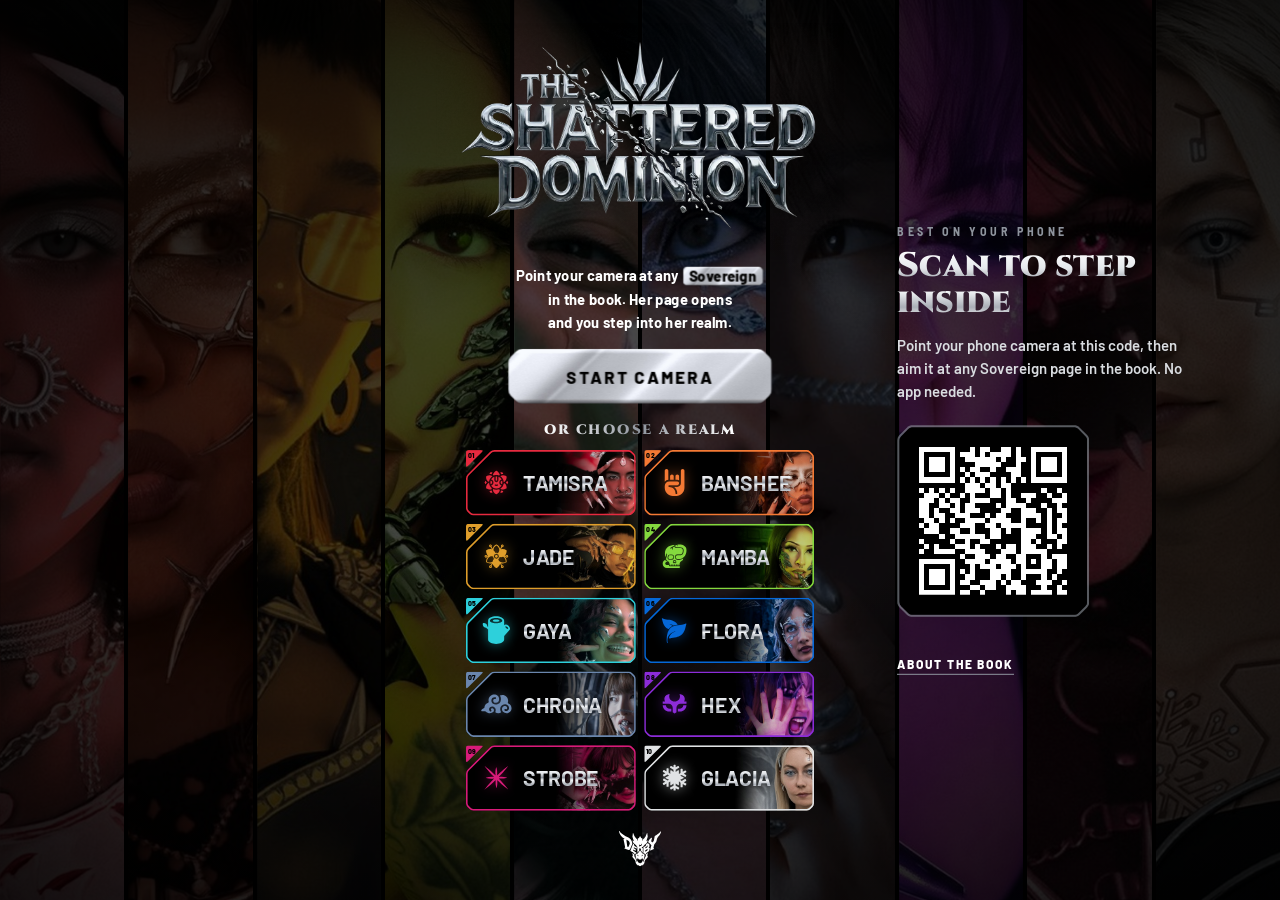
==== commit d0b623fc: "Revert Zimaia back to Glacia Co-Authored-By: Claude Opus 5.5 <noreply@anthropic.com> Claude-Session:" ====
--- a/index.html
+++ b/index.html
@@ -112,12 +112,12 @@
         </span>
         <span style="position: absolute; left: 0; top: 0; width: 17px; height: 17px; background: #D81B79; clip-path: path('M0 2.6 Q0 0 2.6 0 L14.4 0 Q17 0 15.2 1.8 L1.8 15.2 Q0 17 0 14.4 Z'); color: #000000; font-weight: 800; font-size: 6.5px; line-height: 1; padding: 2px 0 0 2px; box-sizing: border-box">09</span>
       </button>
-      <button type="button" aria-label="Open Zimaia" onclick="location.href='10/'" style="position: relative; display: block; width: 161px; height: 62px; padding: 0; border: 0; background: none; cursor: pointer; text-align: left; font-family: 'Barlow', sans-serif; font-weight: 700; color: #FFFFFF">
+      <button type="button" aria-label="Open Glacia" onclick="location.href='10/'" style="position: relative; display: block; width: 161px; height: 62px; padding: 0; border: 0; background: none; cursor: pointer; text-align: left; font-family: 'Barlow', sans-serif; font-weight: 700; color: #FFFFFF">
         <span style="position: relative; display: flex; align-items: center; gap: 9px; padding: 0 8px 0 13px; width: 161px; height: 62px; box-sizing: border-box; background: #000 url(assets/roster/T10.jpg) center / cover no-repeat; clip-path: path('M27 0 L154 0 Q156 0 157.4 1.4 L159.6 3.6 Q161 5 161 7 L161 55 Q161 57 159.6 58.4 L157.4 60.6 Q156 62 154 62 L7 62 Q5 62 3.6 60.6 L1.4 58.4 Q0 57 0 55 L0 27 Q0 24.6 1.7 22.9 L22.9 1.7 Q24.6 0 27 0 Z')">
           <svg aria-hidden="true" width="161" height="62" viewBox="0 0 161 62" style="position: absolute; left: 0; top: 0; display: block; pointer-events: none; overflow: visible"><path d="M27 0 L154 0 Q156 0 157.4 1.4 L159.6 3.6 Q161 5 161 7 L161 55 Q161 57 159.6 58.4 L157.4 60.6 Q156 62 154 62 L7 62 Q5 62 3.6 60.6 L1.4 58.4 Q0 57 0 55 L0 27 Q0 24.6 1.7 22.9 L22.9 1.7 Q24.6 0 27 0 Z" fill="none" stroke="#E0E2E4" stroke-width="3"></path></svg>
           <img alt="" src="assets/icons/S10.svg" style="width: 32px; height: 30px; flex: none; display: block; filter: drop-shadow(0 0 6px #E0E2E488)">
           <span style="display: flex; flex-direction: column; gap: 4px; min-width: 0">
-            <span style="font-size: 20px; line-height: 1; text-transform: uppercase; filter: drop-shadow(0 0 5px rgba(0,0,0,0.9)); background: linear-gradient(180deg, #FFFFFF 0%, #E4E7EB 28%, #8E949D 48%, #F3F5F7 60%, #A9AEB6 82%, #FFFFFF 100%); -webkit-background-clip: text; background-clip: text; color: transparent">Zimaia</span>
+            <span style="font-size: 20px; line-height: 1; text-transform: uppercase; filter: drop-shadow(0 0 5px rgba(0,0,0,0.9)); background: linear-gradient(180deg, #FFFFFF 0%, #E4E7EB 28%, #8E949D 48%, #F3F5F7 60%, #A9AEB6 82%, #FFFFFF 100%); -webkit-background-clip: text; background-clip: text; color: transparent">Glacia</span>
           </span>
         </span>
         <span style="position: absolute; left: 0; top: 0; width: 17px; height: 17px; background: #E0E2E4; clip-path: path('M0 2.6 Q0 0 2.6 0 L14.4 0 Q17 0 15.2 1.8 L1.8 15.2 Q0 17 0 14.4 Z'); color: #000000; font-weight: 800; font-size: 6.5px; line-height: 1; padding: 2px 0 0 2px; box-sizing: border-box">10</span>
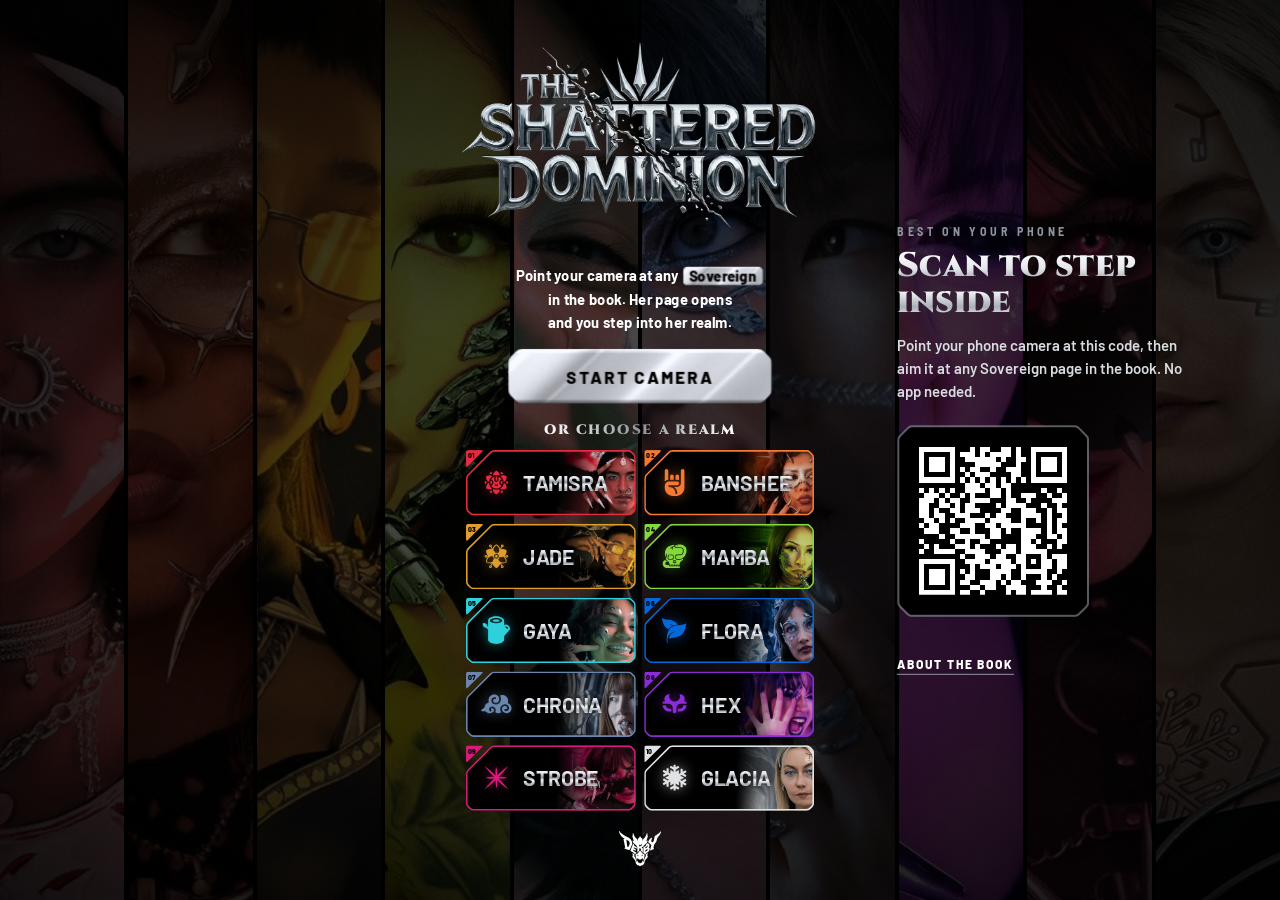
==== commit 35fa2910: "Faster load: no strip entrance animation, preload hero images, recompressed images; invert buttons o" ====
--- a/index.html
+++ b/index.html
@@ -12,7 +12,7 @@
 <meta name="twitter:card" content="summary_large_image"><meta name="twitter:image" content="https://mindofderby.github.io/dominion-ar/og/home.jpg">
 <meta name="apple-mobile-web-app-status-bar-style" content="black"><style>html{background:#000}</style>
 <link rel="preconnect" href="https://fonts.googleapis.com"><link rel="preconnect" href="https://fonts.gstatic.com" crossorigin><link rel="stylesheet" href="https://fonts.googleapis.com/css2?family=Barlow:wght@400;500;700;800&family=Barlow+Semi+Condensed:wght@700&family=Cinzel:wght@900&display=swap">
-<link rel="stylesheet" href="app.css?v=6a660786">
+<link rel="stylesheet" href="app.css?v=94987989">
 </head><body class="mode-scroll">
 <div id="stage"><div style="width: 390px; height: 844px; position: relative; overflow: hidden; background: #000000; font-family: 'Barlow', sans-serif">
   <div style="position: absolute; left: 30px; top: 18px; width: 330px; display: flex; flex-direction: column; align-items: center; gap: 14px; text-align: center">
--- a/app.css
+++ b/app.css
@@ -14,3 +14,5 @@
 #gate .bar i{display:block;height:100%;width:0;background:linear-gradient(90deg,#fff,#8E949D,#fff);transition:width .2s}
 body.mode-fill #stage{pointer-events:none}body.mode-fill #stage button{pointer-events:auto}
 #err{position:fixed;left:16px;right:16px;bottom:calc(150px + env(safe-area-inset-bottom));z-index:6;text-align:center;font:700 13px/18px Barlow,sans-serif;color:#fff;text-shadow:0 0 6px #000}
+
+button:not([aria-label^="Open "]){transition:filter .15s}button:not([aria-label^="Open "]):hover{filter:invert(1)}
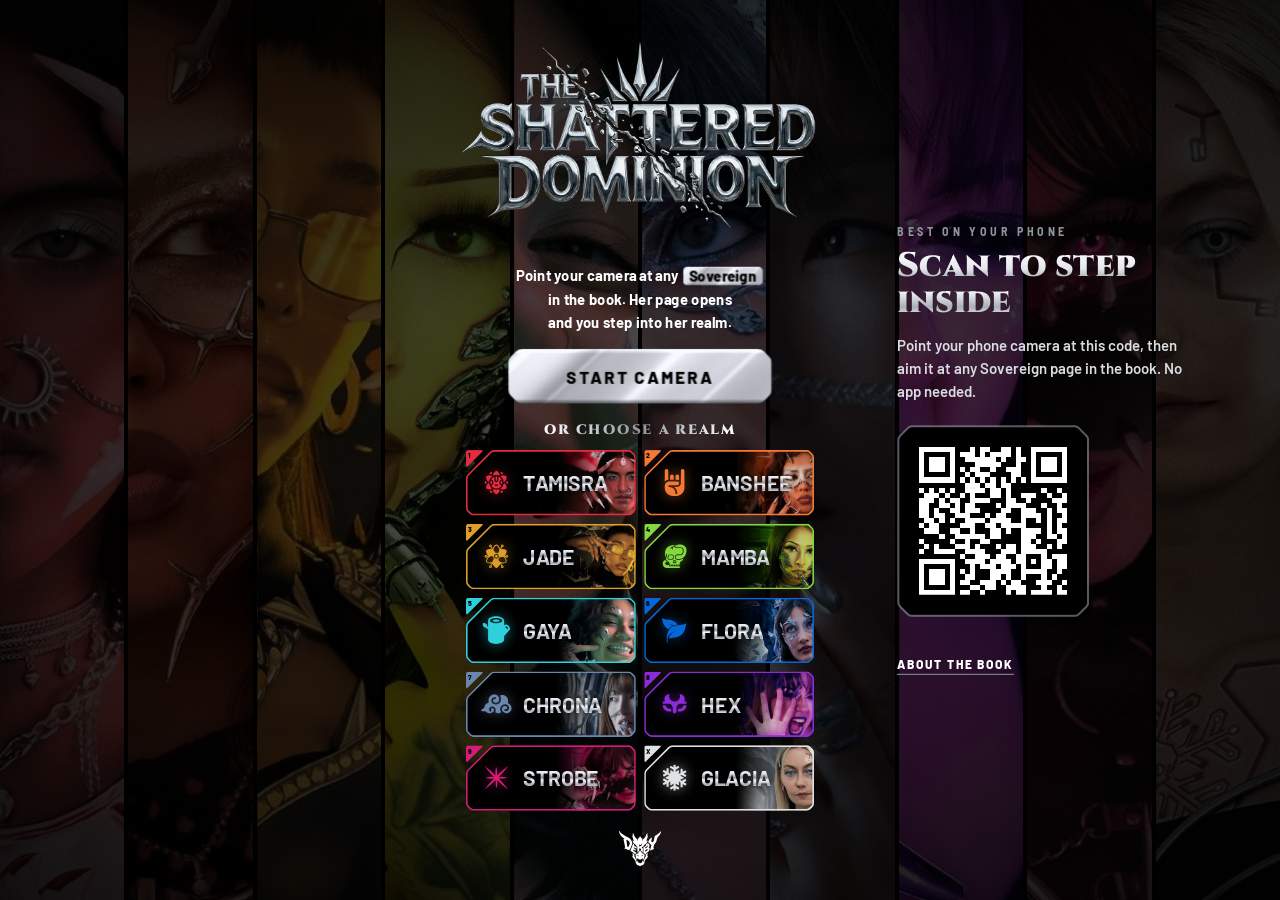
==== commit 35ee2932: "Sync to print proof: book images in AR realms (Tamisra, Banshee, Jade, Flora), cards, eyes, roster, " ====
--- a/index.html
+++ b/index.html
@@ -13,7 +13,7 @@
 <meta name="apple-mobile-web-app-status-bar-style" content="black"><style>html{background:#000}</style>
 <link rel="preconnect" href="https://fonts.googleapis.com"><link rel="preconnect" href="https://fonts.gstatic.com" crossorigin><link rel="stylesheet" href="https://fonts.googleapis.com/css2?family=Barlow:wght@400;500;700;800&family=Barlow+Semi+Condensed:wght@700&family=Cinzel:wght@900&display=swap">
 <link rel="stylesheet" href="app.css?v=94987989">
-</head><body class="mode-scroll">
+<!--protect--><style>img,video,picture,canvas{-webkit-user-drag:none;user-drag:none;-webkit-touch-callout:none;-webkit-user-select:none;user-select:none}</style><script>(function(){function hit(t){if(!t||!t.closest)return false;if(t.closest('img,video,picture,canvas,svg'))return true;try{return getComputedStyle(t).backgroundImage!=='none'}catch(e){return false}}document.addEventListener('contextmenu',function(e){if(hit(e.target))e.preventDefault()},true);document.addEventListener('dragstart',function(e){if(hit(e.target))e.preventDefault()},true);document.addEventListener('keydown',function(e){var k=(e.key||'').toLowerCase();if((e.ctrlKey||e.metaKey)&&(k==='s'||k==='u'))e.preventDefault()},true);})();</script></head><body class="mode-scroll">
 <div id="stage"><div style="width: 390px; height: 844px; position: relative; overflow: hidden; background: #000000; font-family: 'Barlow', sans-serif">
   <div style="position: absolute; left: 30px; top: 18px; width: 330px; display: flex; flex-direction: column; align-items: center; gap: 14px; text-align: center">
     <img alt="The Shattered Dominion" src="assets/logo-cover.webp" style="width: 386px; height: 215px; margin: 0 -28px; object-fit: contain; display: block">
@@ -30,7 +30,7 @@
             <span style="font-size: 20px; line-height: 1; text-transform: uppercase; filter: drop-shadow(0 0 5px rgba(0,0,0,0.9)); background: linear-gradient(180deg, #FFFFFF 0%, #E4E7EB 28%, #8E949D 48%, #F3F5F7 60%, #A9AEB6 82%, #FFFFFF 100%); -webkit-background-clip: text; background-clip: text; color: transparent">Tamisra</span>
           </span>
         </span>
-        <span style="position: absolute; left: 0; top: 0; width: 17px; height: 17px; background: #E62A3F; clip-path: path('M0 2.6 Q0 0 2.6 0 L14.4 0 Q17 0 15.2 1.8 L1.8 15.2 Q0 17 0 14.4 Z'); color: #000000; font-weight: 800; font-size: 6.5px; line-height: 1; padding: 2px 0 0 2px; box-sizing: border-box">01</span>
+        <span style="position: absolute; left: 0; top: 0; width: 17px; height: 17px; background: #E62A3F; clip-path: path('M0 2.6 Q0 0 2.6 0 L14.4 0 Q17 0 15.2 1.8 L1.8 15.2 Q0 17 0 14.4 Z'); color: #000000; font-weight: 800; font-size: 6.5px; line-height: 1; padding: 2px 0 0 2px; box-sizing: border-box">1</span>
       </button>
       <button type="button" aria-label="Open Banshee" onclick="location.href='02/'" style="position: relative; display: block; width: 161px; height: 62px; padding: 0; border: 0; background: none; cursor: pointer; text-align: left; font-family: 'Barlow', sans-serif; font-weight: 700; color: #FFFFFF">
         <span style="position: relative; display: flex; align-items: center; gap: 9px; padding: 0 8px 0 13px; width: 161px; height: 62px; box-sizing: border-box; background: #000 url(assets/roster/T02.jpg) center / cover no-repeat; clip-path: path('M27 0 L154 0 Q156 0 157.4 1.4 L159.6 3.6 Q161 5 161 7 L161 55 Q161 57 159.6 58.4 L157.4 60.6 Q156 62 154 62 L7 62 Q5 62 3.6 60.6 L1.4 58.4 Q0 57 0 55 L0 27 Q0 24.6 1.7 22.9 L22.9 1.7 Q24.6 0 27 0 Z')">
@@ -40,7 +40,7 @@
             <span style="font-size: 20px; line-height: 1; text-transform: uppercase; filter: drop-shadow(0 0 5px rgba(0,0,0,0.9)); background: linear-gradient(180deg, #FFFFFF 0%, #E4E7EB 28%, #8E949D 48%, #F3F5F7 60%, #A9AEB6 82%, #FFFFFF 100%); -webkit-background-clip: text; background-clip: text; color: transparent">Banshee</span>
           </span>
         </span>
-        <span style="position: absolute; left: 0; top: 0; width: 17px; height: 17px; background: #F47934; clip-path: path('M0 2.6 Q0 0 2.6 0 L14.4 0 Q17 0 15.2 1.8 L1.8 15.2 Q0 17 0 14.4 Z'); color: #000000; font-weight: 800; font-size: 6.5px; line-height: 1; padding: 2px 0 0 2px; box-sizing: border-box">02</span>
+        <span style="position: absolute; left: 0; top: 0; width: 17px; height: 17px; background: #F47934; clip-path: path('M0 2.6 Q0 0 2.6 0 L14.4 0 Q17 0 15.2 1.8 L1.8 15.2 Q0 17 0 14.4 Z'); color: #000000; font-weight: 800; font-size: 6.5px; line-height: 1; padding: 2px 0 0 2px; box-sizing: border-box">2</span>
       </button>
       <button type="button" aria-label="Open Jade" onclick="location.href='03/'" style="position: relative; display: block; width: 161px; height: 62px; padding: 0; border: 0; background: none; cursor: pointer; text-align: left; font-family: 'Barlow', sans-serif; font-weight: 700; color: #FFFFFF">
         <span style="position: relative; display: flex; align-items: center; gap: 9px; padding: 0 8px 0 13px; width: 161px; height: 62px; box-sizing: border-box; background: #000 url(assets/roster/T03.jpg) center / cover no-repeat; clip-path: path('M27 0 L154 0 Q156 0 157.4 1.4 L159.6 3.6 Q161 5 161 7 L161 55 Q161 57 159.6 58.4 L157.4 60.6 Q156 62 154 62 L7 62 Q5 62 3.6 60.6 L1.4 58.4 Q0 57 0 55 L0 27 Q0 24.6 1.7 22.9 L22.9 1.7 Q24.6 0 27 0 Z')">
@@ -50,7 +50,7 @@
             <span style="font-size: 20px; line-height: 1; text-transform: uppercase; filter: drop-shadow(0 0 5px rgba(0,0,0,0.9)); background: linear-gradient(180deg, #FFFFFF 0%, #E4E7EB 28%, #8E949D 48%, #F3F5F7 60%, #A9AEB6 82%, #FFFFFF 100%); -webkit-background-clip: text; background-clip: text; color: transparent">Jade</span>
           </span>
         </span>
-        <span style="position: absolute; left: 0; top: 0; width: 17px; height: 17px; background: #DF9E2B; clip-path: path('M0 2.6 Q0 0 2.6 0 L14.4 0 Q17 0 15.2 1.8 L1.8 15.2 Q0 17 0 14.4 Z'); color: #000000; font-weight: 800; font-size: 6.5px; line-height: 1; padding: 2px 0 0 2px; box-sizing: border-box">03</span>
+        <span style="position: absolute; left: 0; top: 0; width: 17px; height: 17px; background: #DF9E2B; clip-path: path('M0 2.6 Q0 0 2.6 0 L14.4 0 Q17 0 15.2 1.8 L1.8 15.2 Q0 17 0 14.4 Z'); color: #000000; font-weight: 800; font-size: 6.5px; line-height: 1; padding: 2px 0 0 2px; box-sizing: border-box">3</span>
       </button>
       <button type="button" aria-label="Open Mamba" onclick="location.href='04/'" style="position: relative; display: block; width: 161px; height: 62px; padding: 0; border: 0; background: none; cursor: pointer; text-align: left; font-family: 'Barlow', sans-serif; font-weight: 700; color: #FFFFFF">
         <span style="position: relative; display: flex; align-items: center; gap: 9px; padding: 0 8px 0 13px; width: 161px; height: 62px; box-sizing: border-box; background: #000 url(assets/roster/T04.jpg) center / cover no-repeat; clip-path: path('M27 0 L154 0 Q156 0 157.4 1.4 L159.6 3.6 Q161 5 161 7 L161 55 Q161 57 159.6 58.4 L157.4 60.6 Q156 62 154 62 L7 62 Q5 62 3.6 60.6 L1.4 58.4 Q0 57 0 55 L0 27 Q0 24.6 1.7 22.9 L22.9 1.7 Q24.6 0 27 0 Z')">
@@ -60,7 +60,7 @@
             <span style="font-size: 20px; line-height: 1; text-transform: uppercase; filter: drop-shadow(0 0 5px rgba(0,0,0,0.9)); background: linear-gradient(180deg, #FFFFFF 0%, #E4E7EB 28%, #8E949D 48%, #F3F5F7 60%, #A9AEB6 82%, #FFFFFF 100%); -webkit-background-clip: text; background-clip: text; color: transparent">Mamba</span>
           </span>
         </span>
-        <span style="position: absolute; left: 0; top: 0; width: 17px; height: 17px; background: #84D83E; clip-path: path('M0 2.6 Q0 0 2.6 0 L14.4 0 Q17 0 15.2 1.8 L1.8 15.2 Q0 17 0 14.4 Z'); color: #000000; font-weight: 800; font-size: 6.5px; line-height: 1; padding: 2px 0 0 2px; box-sizing: border-box">04</span>
+        <span style="position: absolute; left: 0; top: 0; width: 17px; height: 17px; background: #84D83E; clip-path: path('M0 2.6 Q0 0 2.6 0 L14.4 0 Q17 0 15.2 1.8 L1.8 15.2 Q0 17 0 14.4 Z'); color: #000000; font-weight: 800; font-size: 6.5px; line-height: 1; padding: 2px 0 0 2px; box-sizing: border-box">4</span>
       </button>
       <button type="button" aria-label="Open Gaya" onclick="location.href='05/'" style="position: relative; display: block; width: 161px; height: 62px; padding: 0; border: 0; background: none; cursor: pointer; text-align: left; font-family: 'Barlow', sans-serif; font-weight: 700; color: #FFFFFF">
         <span style="position: relative; display: flex; align-items: center; gap: 9px; padding: 0 8px 0 13px; width: 161px; height: 62px; box-sizing: border-box; background: #000 url(assets/roster/T05b.jpg) center / cover no-repeat; clip-path: path('M27 0 L154 0 Q156 0 157.4 1.4 L159.6 3.6 Q161 5 161 7 L161 55 Q161 57 159.6 58.4 L157.4 60.6 Q156 62 154 62 L7 62 Q5 62 3.6 60.6 L1.4 58.4 Q0 57 0 55 L0 27 Q0 24.6 1.7 22.9 L22.9 1.7 Q24.6 0 27 0 Z')">
@@ -70,7 +70,7 @@
             <span style="font-size: 20px; line-height: 1; text-transform: uppercase; filter: drop-shadow(0 0 5px rgba(0,0,0,0.9)); background: linear-gradient(180deg, #FFFFFF 0%, #E4E7EB 28%, #8E949D 48%, #F3F5F7 60%, #A9AEB6 82%, #FFFFFF 100%); -webkit-background-clip: text; background-clip: text; color: transparent">Gaya</span>
           </span>
         </span>
-        <span style="position: absolute; left: 0; top: 0; width: 17px; height: 17px; background: #2DD0DB; clip-path: path('M0 2.6 Q0 0 2.6 0 L14.4 0 Q17 0 15.2 1.8 L1.8 15.2 Q0 17 0 14.4 Z'); color: #000000; font-weight: 800; font-size: 6.5px; line-height: 1; padding: 2px 0 0 2px; box-sizing: border-box">05</span>
+        <span style="position: absolute; left: 0; top: 0; width: 17px; height: 17px; background: #2DD0DB; clip-path: path('M0 2.6 Q0 0 2.6 0 L14.4 0 Q17 0 15.2 1.8 L1.8 15.2 Q0 17 0 14.4 Z'); color: #000000; font-weight: 800; font-size: 6.5px; line-height: 1; padding: 2px 0 0 2px; box-sizing: border-box">5</span>
       </button>
       <button type="button" aria-label="Open Flora" onclick="location.href='06/'" style="position: relative; display: block; width: 161px; height: 62px; padding: 0; border: 0; background: none; cursor: pointer; text-align: left; font-family: 'Barlow', sans-serif; font-weight: 700; color: #FFFFFF">
         <span style="position: relative; display: flex; align-items: center; gap: 9px; padding: 0 8px 0 13px; width: 161px; height: 62px; box-sizing: border-box; background: #000 url(assets/roster/T06.jpg) center / cover no-repeat; clip-path: path('M27 0 L154 0 Q156 0 157.4 1.4 L159.6 3.6 Q161 5 161 7 L161 55 Q161 57 159.6 58.4 L157.4 60.6 Q156 62 154 62 L7 62 Q5 62 3.6 60.6 L1.4 58.4 Q0 57 0 55 L0 27 Q0 24.6 1.7 22.9 L22.9 1.7 Q24.6 0 27 0 Z')">
@@ -80,7 +80,7 @@
             <span style="font-size: 20px; line-height: 1; text-transform: uppercase; filter: drop-shadow(0 0 5px rgba(0,0,0,0.9)); background: linear-gradient(180deg, #FFFFFF 0%, #E4E7EB 28%, #8E949D 48%, #F3F5F7 60%, #A9AEB6 82%, #FFFFFF 100%); -webkit-background-clip: text; background-clip: text; color: transparent">Flora</span>
           </span>
         </span>
-        <span style="position: absolute; left: 0; top: 0; width: 17px; height: 17px; background: #0568D8; clip-path: path('M0 2.6 Q0 0 2.6 0 L14.4 0 Q17 0 15.2 1.8 L1.8 15.2 Q0 17 0 14.4 Z'); color: #000000; font-weight: 800; font-size: 6.5px; line-height: 1; padding: 2px 0 0 2px; box-sizing: border-box">06</span>
+        <span style="position: absolute; left: 0; top: 0; width: 17px; height: 17px; background: #0568D8; clip-path: path('M0 2.6 Q0 0 2.6 0 L14.4 0 Q17 0 15.2 1.8 L1.8 15.2 Q0 17 0 14.4 Z'); color: #000000; font-weight: 800; font-size: 6.5px; line-height: 1; padding: 2px 0 0 2px; box-sizing: border-box">6</span>
       </button>
       <button type="button" aria-label="Open Chrona" onclick="location.href='07/'" style="position: relative; display: block; width: 161px; height: 62px; padding: 0; border: 0; background: none; cursor: pointer; text-align: left; font-family: 'Barlow', sans-serif; font-weight: 700; color: #FFFFFF">
         <span style="position: relative; display: flex; align-items: center; gap: 9px; padding: 0 8px 0 13px; width: 161px; height: 62px; box-sizing: border-box; background: #000 url(assets/roster/T07.jpg) center / cover no-repeat; clip-path: path('M27 0 L154 0 Q156 0 157.4 1.4 L159.6 3.6 Q161 5 161 7 L161 55 Q161 57 159.6 58.4 L157.4 60.6 Q156 62 154 62 L7 62 Q5 62 3.6 60.6 L1.4 58.4 Q0 57 0 55 L0 27 Q0 24.6 1.7 22.9 L22.9 1.7 Q24.6 0 27 0 Z')">
@@ -90,7 +90,7 @@
             <span style="font-size: 20px; line-height: 1; text-transform: uppercase; filter: drop-shadow(0 0 5px rgba(0,0,0,0.9)); background: linear-gradient(180deg, #FFFFFF 0%, #E4E7EB 28%, #8E949D 48%, #F3F5F7 60%, #A9AEB6 82%, #FFFFFF 100%); -webkit-background-clip: text; background-clip: text; color: transparent">Chrona</span>
           </span>
         </span>
-        <span style="position: absolute; left: 0; top: 0; width: 17px; height: 17px; background: #6A86AD; clip-path: path('M0 2.6 Q0 0 2.6 0 L14.4 0 Q17 0 15.2 1.8 L1.8 15.2 Q0 17 0 14.4 Z'); color: #000000; font-weight: 800; font-size: 6.5px; line-height: 1; padding: 2px 0 0 2px; box-sizing: border-box">07</span>
+        <span style="position: absolute; left: 0; top: 0; width: 17px; height: 17px; background: #6A86AD; clip-path: path('M0 2.6 Q0 0 2.6 0 L14.4 0 Q17 0 15.2 1.8 L1.8 15.2 Q0 17 0 14.4 Z'); color: #000000; font-weight: 800; font-size: 6.5px; line-height: 1; padding: 2px 0 0 2px; box-sizing: border-box">7</span>
       </button>
       <button type="button" aria-label="Open Hex" onclick="location.href='08/'" style="position: relative; display: block; width: 161px; height: 62px; padding: 0; border: 0; background: none; cursor: pointer; text-align: left; font-family: 'Barlow', sans-serif; font-weight: 700; color: #FFFFFF">
         <span style="position: relative; display: flex; align-items: center; gap: 9px; padding: 0 8px 0 13px; width: 161px; height: 62px; box-sizing: border-box; background: #000 url(assets/roster/T08.jpg) center / cover no-repeat; clip-path: path('M27 0 L154 0 Q156 0 157.4 1.4 L159.6 3.6 Q161 5 161 7 L161 55 Q161 57 159.6 58.4 L157.4 60.6 Q156 62 154 62 L7 62 Q5 62 3.6 60.6 L1.4 58.4 Q0 57 0 55 L0 27 Q0 24.6 1.7 22.9 L22.9 1.7 Q24.6 0 27 0 Z')">
@@ -100,7 +100,7 @@
             <span style="font-size: 20px; line-height: 1; text-transform: uppercase; filter: drop-shadow(0 0 5px rgba(0,0,0,0.9)); background: linear-gradient(180deg, #FFFFFF 0%, #E4E7EB 28%, #8E949D 48%, #F3F5F7 60%, #A9AEB6 82%, #FFFFFF 100%); -webkit-background-clip: text; background-clip: text; color: transparent">Hex</span>
           </span>
         </span>
-        <span style="position: absolute; left: 0; top: 0; width: 17px; height: 17px; background: #8C2CD9; clip-path: path('M0 2.6 Q0 0 2.6 0 L14.4 0 Q17 0 15.2 1.8 L1.8 15.2 Q0 17 0 14.4 Z'); color: #000000; font-weight: 800; font-size: 6.5px; line-height: 1; padding: 2px 0 0 2px; box-sizing: border-box">08</span>
+        <span style="position: absolute; left: 0; top: 0; width: 17px; height: 17px; background: #8C2CD9; clip-path: path('M0 2.6 Q0 0 2.6 0 L14.4 0 Q17 0 15.2 1.8 L1.8 15.2 Q0 17 0 14.4 Z'); color: #000000; font-weight: 800; font-size: 6.5px; line-height: 1; padding: 2px 0 0 2px; box-sizing: border-box">8</span>
       </button>
       <button type="button" aria-label="Open Strobe" onclick="location.href='09/'" style="position: relative; display: block; width: 161px; height: 62px; padding: 0; border: 0; background: none; cursor: pointer; text-align: left; font-family: 'Barlow', sans-serif; font-weight: 700; color: #FFFFFF">
         <span style="position: relative; display: flex; align-items: center; gap: 9px; padding: 0 8px 0 13px; width: 161px; height: 62px; box-sizing: border-box; background: #000 url(assets/roster/T09.jpg) center / cover no-repeat; clip-path: path('M27 0 L154 0 Q156 0 157.4 1.4 L159.6 3.6 Q161 5 161 7 L161 55 Q161 57 159.6 58.4 L157.4 60.6 Q156 62 154 62 L7 62 Q5 62 3.6 60.6 L1.4 58.4 Q0 57 0 55 L0 27 Q0 24.6 1.7 22.9 L22.9 1.7 Q24.6 0 27 0 Z')">
@@ -110,7 +110,7 @@
             <span style="font-size: 20px; line-height: 1; text-transform: uppercase; filter: drop-shadow(0 0 5px rgba(0,0,0,0.9)); background: linear-gradient(180deg, #FFFFFF 0%, #E4E7EB 28%, #8E949D 48%, #F3F5F7 60%, #A9AEB6 82%, #FFFFFF 100%); -webkit-background-clip: text; background-clip: text; color: transparent">Strobe</span>
           </span>
         </span>
-        <span style="position: absolute; left: 0; top: 0; width: 17px; height: 17px; background: #D81B79; clip-path: path('M0 2.6 Q0 0 2.6 0 L14.4 0 Q17 0 15.2 1.8 L1.8 15.2 Q0 17 0 14.4 Z'); color: #000000; font-weight: 800; font-size: 6.5px; line-height: 1; padding: 2px 0 0 2px; box-sizing: border-box">09</span>
+        <span style="position: absolute; left: 0; top: 0; width: 17px; height: 17px; background: #D81B79; clip-path: path('M0 2.6 Q0 0 2.6 0 L14.4 0 Q17 0 15.2 1.8 L1.8 15.2 Q0 17 0 14.4 Z'); color: #000000; font-weight: 800; font-size: 6.5px; line-height: 1; padding: 2px 0 0 2px; box-sizing: border-box">9</span>
       </button>
       <button type="button" aria-label="Open Glacia" onclick="location.href='10/'" style="position: relative; display: block; width: 161px; height: 62px; padding: 0; border: 0; background: none; cursor: pointer; text-align: left; font-family: 'Barlow', sans-serif; font-weight: 700; color: #FFFFFF">
         <span style="position: relative; display: flex; align-items: center; gap: 9px; padding: 0 8px 0 13px; width: 161px; height: 62px; box-sizing: border-box; background: #000 url(assets/roster/T10.jpg) center / cover no-repeat; clip-path: path('M27 0 L154 0 Q156 0 157.4 1.4 L159.6 3.6 Q161 5 161 7 L161 55 Q161 57 159.6 58.4 L157.4 60.6 Q156 62 154 62 L7 62 Q5 62 3.6 60.6 L1.4 58.4 Q0 57 0 55 L0 27 Q0 24.6 1.7 22.9 L22.9 1.7 Q24.6 0 27 0 Z')">
@@ -120,7 +120,7 @@
             <span style="font-size: 20px; line-height: 1; text-transform: uppercase; filter: drop-shadow(0 0 5px rgba(0,0,0,0.9)); background: linear-gradient(180deg, #FFFFFF 0%, #E4E7EB 28%, #8E949D 48%, #F3F5F7 60%, #A9AEB6 82%, #FFFFFF 100%); -webkit-background-clip: text; background-clip: text; color: transparent">Glacia</span>
           </span>
         </span>
-        <span style="position: absolute; left: 0; top: 0; width: 17px; height: 17px; background: #E0E2E4; clip-path: path('M0 2.6 Q0 0 2.6 0 L14.4 0 Q17 0 15.2 1.8 L1.8 15.2 Q0 17 0 14.4 Z'); color: #000000; font-weight: 800; font-size: 6.5px; line-height: 1; padding: 2px 0 0 2px; box-sizing: border-box">10</span>
+        <span style="position: absolute; left: 0; top: 0; width: 17px; height: 17px; background: #E0E2E4; clip-path: path('M0 2.6 Q0 0 2.6 0 L14.4 0 Q17 0 15.2 1.8 L1.8 15.2 Q0 17 0 14.4 Z'); color: #000000; font-weight: 800; font-size: 6.5px; line-height: 1; padding: 2px 0 0 2px; box-sizing: border-box">X</span>
       </button>
       </div>
     </div>
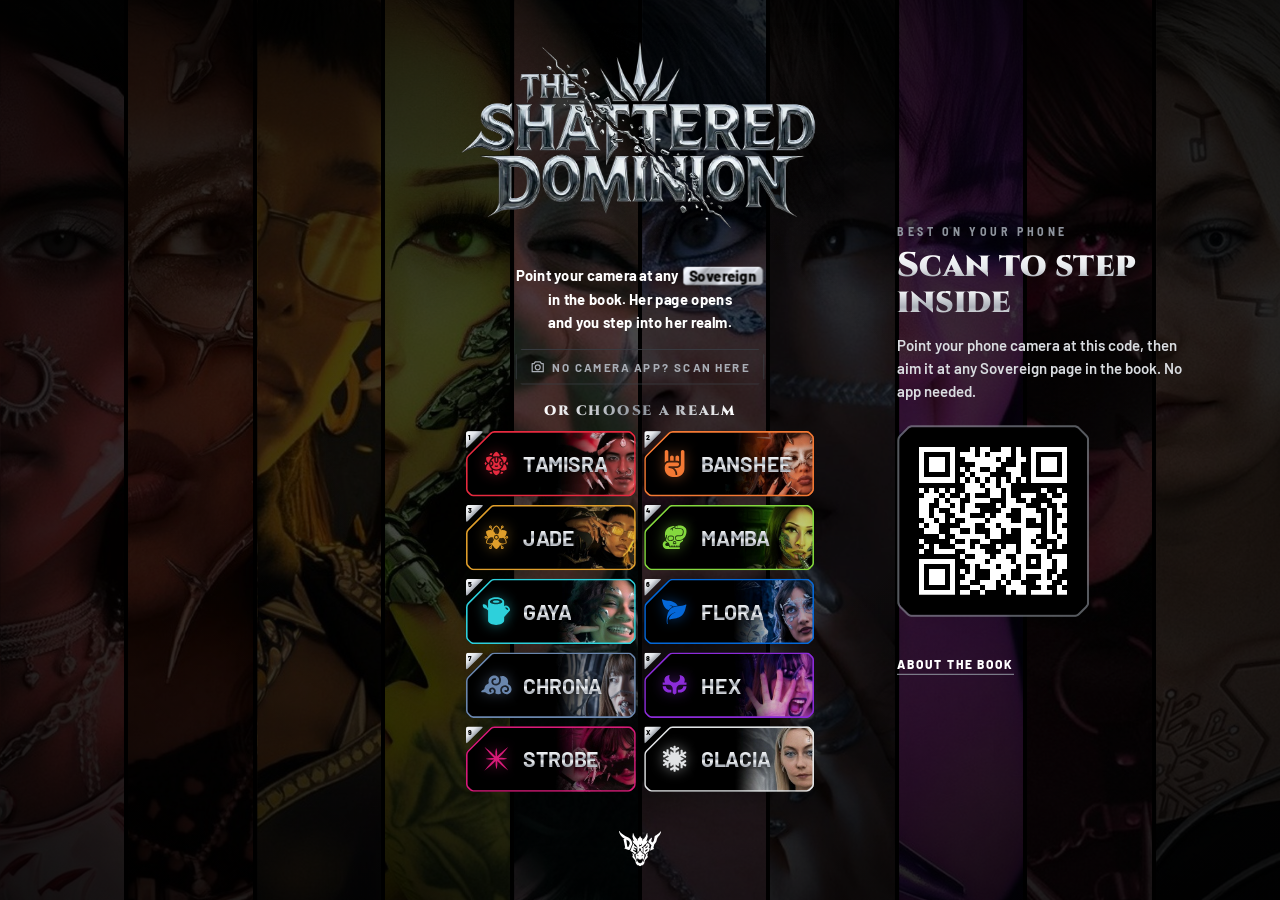
==== commit bcf763c8: "Book page: 3D card ring, animated scan section from print proofs, silver hovers, logo links - Enter " ====
--- a/index.html
+++ b/index.html
@@ -16,9 +16,9 @@
 <!--protect--><style>img,video,picture,canvas{-webkit-user-drag:none;user-drag:none;-webkit-touch-callout:none;-webkit-user-select:none;user-select:none}</style><script>(function(){function hit(t){if(!t||!t.closest)return false;if(t.closest('img,video,picture,canvas,svg'))return true;try{return getComputedStyle(t).backgroundImage!=='none'}catch(e){return false}}document.addEventListener('contextmenu',function(e){if(hit(e.target))e.preventDefault()},true);document.addEventListener('dragstart',function(e){if(hit(e.target))e.preventDefault()},true);document.addEventListener('keydown',function(e){var k=(e.key||'').toLowerCase();if((e.ctrlKey||e.metaKey)&&(k==='s'||k==='u'))e.preventDefault()},true);})();</script></head><body class="mode-scroll">
 <div id="stage"><div style="width: 390px; height: 844px; position: relative; overflow: hidden; background: #000000; font-family: 'Barlow', sans-serif">
   <div style="position: absolute; left: 30px; top: 18px; width: 330px; display: flex; flex-direction: column; align-items: center; gap: 14px; text-align: center">
-    <img alt="The Shattered Dominion" src="assets/logo-cover.webp" style="width: 386px; height: 215px; margin: 0 -28px; object-fit: contain; display: block">
+    <a href="https://www.mindofderby.com/dominion" target="_top" style="display: block"><img alt="The Shattered Dominion" src="assets/logo-cover.webp" style="width: 386px; height: 215px; margin: 0 -28px; object-fit: contain; display: block"></a>
     <p style="margin: 0; width: 290px; font-family: 'Barlow', sans-serif; font-weight: 700; font-size: 14px; line-height: 22px; color: #FFFFFF; white-space: nowrap">Point your camera at any <span style="background: url(assets/plate-h.jpg) center / 100% 100% no-repeat; color: #000000; font-weight: 800; text-shadow: 0 0.6px 0 rgba(255,255,255,0.75); display: inline-block; line-height: 1.3; clip-path: polygon(0.00px 3.90px, 0.04px 3.47px, 0.16px 3.07px, 0.36px 2.70px, 0.64px 2.36px, 2.36px 0.64px, 2.70px 0.36px, 3.07px 0.16px, 3.47px 0.04px, 3.90px 0.00px, calc(100% - 3.90px) 0.00px, calc(100% - 3.47px) 0.04px, calc(100% - 3.07px) 0.16px, calc(100% - 2.70px) 0.36px, calc(100% - 2.36px) 0.64px, calc(100% - 0.64px) 2.36px, calc(100% - 0.36px) 2.70px, calc(100% - 0.16px) 3.07px, calc(100% - 0.04px) 3.47px, calc(100% - 0.00px) 3.90px, calc(100% - 0.00px) calc(100% - 3.90px), calc(100% - 0.04px) calc(100% - 3.47px), calc(100% - 0.16px) calc(100% - 3.07px), calc(100% - 0.36px) calc(100% - 2.70px), calc(100% - 0.64px) calc(100% - 2.36px), calc(100% - 2.36px) calc(100% - 0.64px), calc(100% - 2.70px) calc(100% - 0.36px), calc(100% - 3.07px) calc(100% - 0.16px), calc(100% - 3.47px) calc(100% - 0.04px), calc(100% - 3.90px) calc(100% - 0.00px), 3.90px calc(100% - 0.00px), 3.47px calc(100% - 0.04px), 3.07px calc(100% - 0.16px), 2.70px calc(100% - 0.36px), 2.36px calc(100% - 0.64px), 0.64px calc(100% - 2.36px), 0.36px calc(100% - 2.70px), 0.16px calc(100% - 3.07px), 0.04px calc(100% - 3.47px), 0.00px calc(100% - 3.90px)); padding: 0 6px; margin: 0 1px">Sovereign</span><br>in the book. Her page opens<br>and you step into her realm.</p>
-    <button type="button" onclick="location.href='scan/'" style="width: 250px; height: 52px; padding: 0; border: 0; cursor: pointer; background: url(assets/plate-h.jpg) center / 100% 100% no-repeat; clip-path: path('M7.53 2.47 Q10.00 0.00 13.50 0.00 L236.50 0.00 Q240.00 0.00 242.47 2.47 L247.53 7.53 Q250.00 10.00 250.00 13.50 L250.00 38.50 Q250.00 42.00 247.53 44.47 L242.47 49.53 Q240.00 52.00 236.50 52.00 L13.50 52.00 Q10.00 52.00 7.53 49.53 L2.47 44.47 Q0.00 42.00 0.00 38.50 L0.00 13.50 Q0.00 10.00 2.47 7.53 Z'); font-family: 'Barlow', sans-serif; font-weight: 800; font-size: 16px; letter-spacing: 0.14em; color: #000000; text-shadow: 0 0.6px 0 rgba(255,255,255,0.75)">START CAMERA</button>
+    <a href="scan/" style="display: inline-flex; align-items: center; gap: 7px; height: 32px; padding: 0 13px; border: 1px solid #3a3d42; color: #A9AEB6; text-decoration: none; font-family: 'Barlow', sans-serif; font-weight: 700; font-size: 11px; letter-spacing: 0.16em; clip-path: polygon(6px 0, calc(100% - 6px) 0, 100% 6px, 100% calc(100% - 6px), calc(100% - 6px) 100%, 6px 100%, 0 calc(100% - 6px), 0 6px)"><svg width="14" height="14" viewBox="0 0 24 24" fill="none" stroke="currentColor" stroke-width="2" stroke-linecap="round" stroke-linejoin="round" aria-hidden="true"><path d="M3 7h3l2-3h8l2 3h3v13H3z"/><circle cx="12" cy="13" r="4"/></svg>NO CAMERA APP? SCAN HERE</a>
     <div style="display: flex; flex-direction: column; align-items: center; gap: 10px; margin-top: 2px">
       <span style="font-family: 'Cinzel', serif; font-weight: 900; font-size: 13px; letter-spacing: 0.14em; white-space: nowrap; background: linear-gradient(90deg, #FFFFFF 0%, #8E949D 50%, #FFFFFF 100%); -webkit-background-clip: text; background-clip: text; color: transparent">OR CHOOSE A REALM</span>
       <div style="width: 330px; display: grid; grid-template-columns: 161px 161px; gap: 8px; font-weight: 700; text-align: left">
@@ -30,7 +30,7 @@
             <span style="font-size: 20px; line-height: 1; text-transform: uppercase; filter: drop-shadow(0 0 5px rgba(0,0,0,0.9)); background: linear-gradient(180deg, #FFFFFF 0%, #E4E7EB 28%, #8E949D 48%, #F3F5F7 60%, #A9AEB6 82%, #FFFFFF 100%); -webkit-background-clip: text; background-clip: text; color: transparent">Tamisra</span>
           </span>
         </span>
-        <span style="position: absolute; left: 0; top: 0; width: 17px; height: 17px; background: #E62A3F; clip-path: path('M0 2.6 Q0 0 2.6 0 L14.4 0 Q17 0 15.2 1.8 L1.8 15.2 Q0 17 0 14.4 Z'); color: #000000; font-weight: 800; font-size: 6.5px; line-height: 1; padding: 2px 0 0 2px; box-sizing: border-box">1</span>
+        <span style="position: absolute; left: 0; top: 0; width: 17px; height: 17px; background: linear-gradient(135deg, #FFFFFF 0%, #E4E7EB 30%, #8E949D 55%, #F3F5F7 75%, #A9AEB6 100%); clip-path: path('M0 2.6 Q0 0 2.6 0 L14.4 0 Q17 0 15.2 1.8 L1.8 15.2 Q0 17 0 14.4 Z'); color: #000000; font-weight: 800; font-size: 6.5px; line-height: 1; padding: 2px 0 0 2px; box-sizing: border-box">1</span>
       </button>
       <button type="button" aria-label="Open Banshee" onclick="location.href='02/'" style="position: relative; display: block; width: 161px; height: 62px; padding: 0; border: 0; background: none; cursor: pointer; text-align: left; font-family: 'Barlow', sans-serif; font-weight: 700; color: #FFFFFF">
         <span style="position: relative; display: flex; align-items: center; gap: 9px; padding: 0 8px 0 13px; width: 161px; height: 62px; box-sizing: border-box; background: #000 url(assets/roster/T02.jpg) center / cover no-repeat; clip-path: path('M27 0 L154 0 Q156 0 157.4 1.4 L159.6 3.6 Q161 5 161 7 L161 55 Q161 57 159.6 58.4 L157.4 60.6 Q156 62 154 62 L7 62 Q5 62 3.6 60.6 L1.4 58.4 Q0 57 0 55 L0 27 Q0 24.6 1.7 22.9 L22.9 1.7 Q24.6 0 27 0 Z')">
@@ -40,7 +40,7 @@
             <span style="font-size: 20px; line-height: 1; text-transform: uppercase; filter: drop-shadow(0 0 5px rgba(0,0,0,0.9)); background: linear-gradient(180deg, #FFFFFF 0%, #E4E7EB 28%, #8E949D 48%, #F3F5F7 60%, #A9AEB6 82%, #FFFFFF 100%); -webkit-background-clip: text; background-clip: text; color: transparent">Banshee</span>
           </span>
         </span>
-        <span style="position: absolute; left: 0; top: 0; width: 17px; height: 17px; background: #F47934; clip-path: path('M0 2.6 Q0 0 2.6 0 L14.4 0 Q17 0 15.2 1.8 L1.8 15.2 Q0 17 0 14.4 Z'); color: #000000; font-weight: 800; font-size: 6.5px; line-height: 1; padding: 2px 0 0 2px; box-sizing: border-box">2</span>
+        <span style="position: absolute; left: 0; top: 0; width: 17px; height: 17px; background: linear-gradient(135deg, #FFFFFF 0%, #E4E7EB 30%, #8E949D 55%, #F3F5F7 75%, #A9AEB6 100%); clip-path: path('M0 2.6 Q0 0 2.6 0 L14.4 0 Q17 0 15.2 1.8 L1.8 15.2 Q0 17 0 14.4 Z'); color: #000000; font-weight: 800; font-size: 6.5px; line-height: 1; padding: 2px 0 0 2px; box-sizing: border-box">2</span>
       </button>
       <button type="button" aria-label="Open Jade" onclick="location.href='03/'" style="position: relative; display: block; width: 161px; height: 62px; padding: 0; border: 0; background: none; cursor: pointer; text-align: left; font-family: 'Barlow', sans-serif; font-weight: 700; color: #FFFFFF">
         <span style="position: relative; display: flex; align-items: center; gap: 9px; padding: 0 8px 0 13px; width: 161px; height: 62px; box-sizing: border-box; background: #000 url(assets/roster/T03.jpg) center / cover no-repeat; clip-path: path('M27 0 L154 0 Q156 0 157.4 1.4 L159.6 3.6 Q161 5 161 7 L161 55 Q161 57 159.6 58.4 L157.4 60.6 Q156 62 154 62 L7 62 Q5 62 3.6 60.6 L1.4 58.4 Q0 57 0 55 L0 27 Q0 24.6 1.7 22.9 L22.9 1.7 Q24.6 0 27 0 Z')">
@@ -50,7 +50,7 @@
             <span style="font-size: 20px; line-height: 1; text-transform: uppercase; filter: drop-shadow(0 0 5px rgba(0,0,0,0.9)); background: linear-gradient(180deg, #FFFFFF 0%, #E4E7EB 28%, #8E949D 48%, #F3F5F7 60%, #A9AEB6 82%, #FFFFFF 100%); -webkit-background-clip: text; background-clip: text; color: transparent">Jade</span>
           </span>
         </span>
-        <span style="position: absolute; left: 0; top: 0; width: 17px; height: 17px; background: #DF9E2B; clip-path: path('M0 2.6 Q0 0 2.6 0 L14.4 0 Q17 0 15.2 1.8 L1.8 15.2 Q0 17 0 14.4 Z'); color: #000000; font-weight: 800; font-size: 6.5px; line-height: 1; padding: 2px 0 0 2px; box-sizing: border-box">3</span>
+        <span style="position: absolute; left: 0; top: 0; width: 17px; height: 17px; background: linear-gradient(135deg, #FFFFFF 0%, #E4E7EB 30%, #8E949D 55%, #F3F5F7 75%, #A9AEB6 100%); clip-path: path('M0 2.6 Q0 0 2.6 0 L14.4 0 Q17 0 15.2 1.8 L1.8 15.2 Q0 17 0 14.4 Z'); color: #000000; font-weight: 800; font-size: 6.5px; line-height: 1; padding: 2px 0 0 2px; box-sizing: border-box">3</span>
       </button>
       <button type="button" aria-label="Open Mamba" onclick="location.href='04/'" style="position: relative; display: block; width: 161px; height: 62px; padding: 0; border: 0; background: none; cursor: pointer; text-align: left; font-family: 'Barlow', sans-serif; font-weight: 700; color: #FFFFFF">
         <span style="position: relative; display: flex; align-items: center; gap: 9px; padding: 0 8px 0 13px; width: 161px; height: 62px; box-sizing: border-box; background: #000 url(assets/roster/T04.jpg) center / cover no-repeat; clip-path: path('M27 0 L154 0 Q156 0 157.4 1.4 L159.6 3.6 Q161 5 161 7 L161 55 Q161 57 159.6 58.4 L157.4 60.6 Q156 62 154 62 L7 62 Q5 62 3.6 60.6 L1.4 58.4 Q0 57 0 55 L0 27 Q0 24.6 1.7 22.9 L22.9 1.7 Q24.6 0 27 0 Z')">
@@ -60,7 +60,7 @@
             <span style="font-size: 20px; line-height: 1; text-transform: uppercase; filter: drop-shadow(0 0 5px rgba(0,0,0,0.9)); background: linear-gradient(180deg, #FFFFFF 0%, #E4E7EB 28%, #8E949D 48%, #F3F5F7 60%, #A9AEB6 82%, #FFFFFF 100%); -webkit-background-clip: text; background-clip: text; color: transparent">Mamba</span>
           </span>
         </span>
-        <span style="position: absolute; left: 0; top: 0; width: 17px; height: 17px; background: #84D83E; clip-path: path('M0 2.6 Q0 0 2.6 0 L14.4 0 Q17 0 15.2 1.8 L1.8 15.2 Q0 17 0 14.4 Z'); color: #000000; font-weight: 800; font-size: 6.5px; line-height: 1; padding: 2px 0 0 2px; box-sizing: border-box">4</span>
+        <span style="position: absolute; left: 0; top: 0; width: 17px; height: 17px; background: linear-gradient(135deg, #FFFFFF 0%, #E4E7EB 30%, #8E949D 55%, #F3F5F7 75%, #A9AEB6 100%); clip-path: path('M0 2.6 Q0 0 2.6 0 L14.4 0 Q17 0 15.2 1.8 L1.8 15.2 Q0 17 0 14.4 Z'); color: #000000; font-weight: 800; font-size: 6.5px; line-height: 1; padding: 2px 0 0 2px; box-sizing: border-box">4</span>
       </button>
       <button type="button" aria-label="Open Gaya" onclick="location.href='05/'" style="position: relative; display: block; width: 161px; height: 62px; padding: 0; border: 0; background: none; cursor: pointer; text-align: left; font-family: 'Barlow', sans-serif; font-weight: 700; color: #FFFFFF">
         <span style="position: relative; display: flex; align-items: center; gap: 9px; padding: 0 8px 0 13px; width: 161px; height: 62px; box-sizing: border-box; background: #000 url(assets/roster/T05b.jpg) center / cover no-repeat; clip-path: path('M27 0 L154 0 Q156 0 157.4 1.4 L159.6 3.6 Q161 5 161 7 L161 55 Q161 57 159.6 58.4 L157.4 60.6 Q156 62 154 62 L7 62 Q5 62 3.6 60.6 L1.4 58.4 Q0 57 0 55 L0 27 Q0 24.6 1.7 22.9 L22.9 1.7 Q24.6 0 27 0 Z')">
@@ -70,7 +70,7 @@
             <span style="font-size: 20px; line-height: 1; text-transform: uppercase; filter: drop-shadow(0 0 5px rgba(0,0,0,0.9)); background: linear-gradient(180deg, #FFFFFF 0%, #E4E7EB 28%, #8E949D 48%, #F3F5F7 60%, #A9AEB6 82%, #FFFFFF 100%); -webkit-background-clip: text; background-clip: text; color: transparent">Gaya</span>
           </span>
         </span>
-        <span style="position: absolute; left: 0; top: 0; width: 17px; height: 17px; background: #2DD0DB; clip-path: path('M0 2.6 Q0 0 2.6 0 L14.4 0 Q17 0 15.2 1.8 L1.8 15.2 Q0 17 0 14.4 Z'); color: #000000; font-weight: 800; font-size: 6.5px; line-height: 1; padding: 2px 0 0 2px; box-sizing: border-box">5</span>
+        <span style="position: absolute; left: 0; top: 0; width: 17px; height: 17px; background: linear-gradient(135deg, #FFFFFF 0%, #E4E7EB 30%, #8E949D 55%, #F3F5F7 75%, #A9AEB6 100%); clip-path: path('M0 2.6 Q0 0 2.6 0 L14.4 0 Q17 0 15.2 1.8 L1.8 15.2 Q0 17 0 14.4 Z'); color: #000000; font-weight: 800; font-size: 6.5px; line-height: 1; padding: 2px 0 0 2px; box-sizing: border-box">5</span>
       </button>
       <button type="button" aria-label="Open Flora" onclick="location.href='06/'" style="position: relative; display: block; width: 161px; height: 62px; padding: 0; border: 0; background: none; cursor: pointer; text-align: left; font-family: 'Barlow', sans-serif; font-weight: 700; color: #FFFFFF">
         <span style="position: relative; display: flex; align-items: center; gap: 9px; padding: 0 8px 0 13px; width: 161px; height: 62px; box-sizing: border-box; background: #000 url(assets/roster/T06.jpg) center / cover no-repeat; clip-path: path('M27 0 L154 0 Q156 0 157.4 1.4 L159.6 3.6 Q161 5 161 7 L161 55 Q161 57 159.6 58.4 L157.4 60.6 Q156 62 154 62 L7 62 Q5 62 3.6 60.6 L1.4 58.4 Q0 57 0 55 L0 27 Q0 24.6 1.7 22.9 L22.9 1.7 Q24.6 0 27 0 Z')">
@@ -80,7 +80,7 @@
             <span style="font-size: 20px; line-height: 1; text-transform: uppercase; filter: drop-shadow(0 0 5px rgba(0,0,0,0.9)); background: linear-gradient(180deg, #FFFFFF 0%, #E4E7EB 28%, #8E949D 48%, #F3F5F7 60%, #A9AEB6 82%, #FFFFFF 100%); -webkit-background-clip: text; background-clip: text; color: transparent">Flora</span>
           </span>
         </span>
-        <span style="position: absolute; left: 0; top: 0; width: 17px; height: 17px; background: #0568D8; clip-path: path('M0 2.6 Q0 0 2.6 0 L14.4 0 Q17 0 15.2 1.8 L1.8 15.2 Q0 17 0 14.4 Z'); color: #000000; font-weight: 800; font-size: 6.5px; line-height: 1; padding: 2px 0 0 2px; box-sizing: border-box">6</span>
+        <span style="position: absolute; left: 0; top: 0; width: 17px; height: 17px; background: linear-gradient(135deg, #FFFFFF 0%, #E4E7EB 30%, #8E949D 55%, #F3F5F7 75%, #A9AEB6 100%); clip-path: path('M0 2.6 Q0 0 2.6 0 L14.4 0 Q17 0 15.2 1.8 L1.8 15.2 Q0 17 0 14.4 Z'); color: #000000; font-weight: 800; font-size: 6.5px; line-height: 1; padding: 2px 0 0 2px; box-sizing: border-box">6</span>
       </button>
       <button type="button" aria-label="Open Chrona" onclick="location.href='07/'" style="position: relative; display: block; width: 161px; height: 62px; padding: 0; border: 0; background: none; cursor: pointer; text-align: left; font-family: 'Barlow', sans-serif; font-weight: 700; color: #FFFFFF">
         <span style="position: relative; display: flex; align-items: center; gap: 9px; padding: 0 8px 0 13px; width: 161px; height: 62px; box-sizing: border-box; background: #000 url(assets/roster/T07.jpg) center / cover no-repeat; clip-path: path('M27 0 L154 0 Q156 0 157.4 1.4 L159.6 3.6 Q161 5 161 7 L161 55 Q161 57 159.6 58.4 L157.4 60.6 Q156 62 154 62 L7 62 Q5 62 3.6 60.6 L1.4 58.4 Q0 57 0 55 L0 27 Q0 24.6 1.7 22.9 L22.9 1.7 Q24.6 0 27 0 Z')">
@@ -90,7 +90,7 @@
             <span style="font-size: 20px; line-height: 1; text-transform: uppercase; filter: drop-shadow(0 0 5px rgba(0,0,0,0.9)); background: linear-gradient(180deg, #FFFFFF 0%, #E4E7EB 28%, #8E949D 48%, #F3F5F7 60%, #A9AEB6 82%, #FFFFFF 100%); -webkit-background-clip: text; background-clip: text; color: transparent">Chrona</span>
           </span>
         </span>
-        <span style="position: absolute; left: 0; top: 0; width: 17px; height: 17px; background: #6A86AD; clip-path: path('M0 2.6 Q0 0 2.6 0 L14.4 0 Q17 0 15.2 1.8 L1.8 15.2 Q0 17 0 14.4 Z'); color: #000000; font-weight: 800; font-size: 6.5px; line-height: 1; padding: 2px 0 0 2px; box-sizing: border-box">7</span>
+        <span style="position: absolute; left: 0; top: 0; width: 17px; height: 17px; background: linear-gradient(135deg, #FFFFFF 0%, #E4E7EB 30%, #8E949D 55%, #F3F5F7 75%, #A9AEB6 100%); clip-path: path('M0 2.6 Q0 0 2.6 0 L14.4 0 Q17 0 15.2 1.8 L1.8 15.2 Q0 17 0 14.4 Z'); color: #000000; font-weight: 800; font-size: 6.5px; line-height: 1; padding: 2px 0 0 2px; box-sizing: border-box">7</span>
       </button>
       <button type="button" aria-label="Open Hex" onclick="location.href='08/'" style="position: relative; display: block; width: 161px; height: 62px; padding: 0; border: 0; background: none; cursor: pointer; text-align: left; font-family: 'Barlow', sans-serif; font-weight: 700; color: #FFFFFF">
         <span style="position: relative; display: flex; align-items: center; gap: 9px; padding: 0 8px 0 13px; width: 161px; height: 62px; box-sizing: border-box; background: #000 url(assets/roster/T08.jpg) center / cover no-repeat; clip-path: path('M27 0 L154 0 Q156 0 157.4 1.4 L159.6 3.6 Q161 5 161 7 L161 55 Q161 57 159.6 58.4 L157.4 60.6 Q156 62 154 62 L7 62 Q5 62 3.6 60.6 L1.4 58.4 Q0 57 0 55 L0 27 Q0 24.6 1.7 22.9 L22.9 1.7 Q24.6 0 27 0 Z')">
@@ -100,7 +100,7 @@
             <span style="font-size: 20px; line-height: 1; text-transform: uppercase; filter: drop-shadow(0 0 5px rgba(0,0,0,0.9)); background: linear-gradient(180deg, #FFFFFF 0%, #E4E7EB 28%, #8E949D 48%, #F3F5F7 60%, #A9AEB6 82%, #FFFFFF 100%); -webkit-background-clip: text; background-clip: text; color: transparent">Hex</span>
           </span>
         </span>
-        <span style="position: absolute; left: 0; top: 0; width: 17px; height: 17px; background: #8C2CD9; clip-path: path('M0 2.6 Q0 0 2.6 0 L14.4 0 Q17 0 15.2 1.8 L1.8 15.2 Q0 17 0 14.4 Z'); color: #000000; font-weight: 800; font-size: 6.5px; line-height: 1; padding: 2px 0 0 2px; box-sizing: border-box">8</span>
+        <span style="position: absolute; left: 0; top: 0; width: 17px; height: 17px; background: linear-gradient(135deg, #FFFFFF 0%, #E4E7EB 30%, #8E949D 55%, #F3F5F7 75%, #A9AEB6 100%); clip-path: path('M0 2.6 Q0 0 2.6 0 L14.4 0 Q17 0 15.2 1.8 L1.8 15.2 Q0 17 0 14.4 Z'); color: #000000; font-weight: 800; font-size: 6.5px; line-height: 1; padding: 2px 0 0 2px; box-sizing: border-box">8</span>
       </button>
       <button type="button" aria-label="Open Strobe" onclick="location.href='09/'" style="position: relative; display: block; width: 161px; height: 62px; padding: 0; border: 0; background: none; cursor: pointer; text-align: left; font-family: 'Barlow', sans-serif; font-weight: 700; color: #FFFFFF">
         <span style="position: relative; display: flex; align-items: center; gap: 9px; padding: 0 8px 0 13px; width: 161px; height: 62px; box-sizing: border-box; background: #000 url(assets/roster/T09.jpg) center / cover no-repeat; clip-path: path('M27 0 L154 0 Q156 0 157.4 1.4 L159.6 3.6 Q161 5 161 7 L161 55 Q161 57 159.6 58.4 L157.4 60.6 Q156 62 154 62 L7 62 Q5 62 3.6 60.6 L1.4 58.4 Q0 57 0 55 L0 27 Q0 24.6 1.7 22.9 L22.9 1.7 Q24.6 0 27 0 Z')">
@@ -110,7 +110,7 @@
             <span style="font-size: 20px; line-height: 1; text-transform: uppercase; filter: drop-shadow(0 0 5px rgba(0,0,0,0.9)); background: linear-gradient(180deg, #FFFFFF 0%, #E4E7EB 28%, #8E949D 48%, #F3F5F7 60%, #A9AEB6 82%, #FFFFFF 100%); -webkit-background-clip: text; background-clip: text; color: transparent">Strobe</span>
           </span>
         </span>
-        <span style="position: absolute; left: 0; top: 0; width: 17px; height: 17px; background: #D81B79; clip-path: path('M0 2.6 Q0 0 2.6 0 L14.4 0 Q17 0 15.2 1.8 L1.8 15.2 Q0 17 0 14.4 Z'); color: #000000; font-weight: 800; font-size: 6.5px; line-height: 1; padding: 2px 0 0 2px; box-sizing: border-box">9</span>
+        <span style="position: absolute; left: 0; top: 0; width: 17px; height: 17px; background: linear-gradient(135deg, #FFFFFF 0%, #E4E7EB 30%, #8E949D 55%, #F3F5F7 75%, #A9AEB6 100%); clip-path: path('M0 2.6 Q0 0 2.6 0 L14.4 0 Q17 0 15.2 1.8 L1.8 15.2 Q0 17 0 14.4 Z'); color: #000000; font-weight: 800; font-size: 6.5px; line-height: 1; padding: 2px 0 0 2px; box-sizing: border-box">9</span>
       </button>
       <button type="button" aria-label="Open Glacia" onclick="location.href='10/'" style="position: relative; display: block; width: 161px; height: 62px; padding: 0; border: 0; background: none; cursor: pointer; text-align: left; font-family: 'Barlow', sans-serif; font-weight: 700; color: #FFFFFF">
         <span style="position: relative; display: flex; align-items: center; gap: 9px; padding: 0 8px 0 13px; width: 161px; height: 62px; box-sizing: border-box; background: #000 url(assets/roster/T10.jpg) center / cover no-repeat; clip-path: path('M27 0 L154 0 Q156 0 157.4 1.4 L159.6 3.6 Q161 5 161 7 L161 55 Q161 57 159.6 58.4 L157.4 60.6 Q156 62 154 62 L7 62 Q5 62 3.6 60.6 L1.4 58.4 Q0 57 0 55 L0 27 Q0 24.6 1.7 22.9 L22.9 1.7 Q24.6 0 27 0 Z')">
@@ -120,12 +120,12 @@
             <span style="font-size: 20px; line-height: 1; text-transform: uppercase; filter: drop-shadow(0 0 5px rgba(0,0,0,0.9)); background: linear-gradient(180deg, #FFFFFF 0%, #E4E7EB 28%, #8E949D 48%, #F3F5F7 60%, #A9AEB6 82%, #FFFFFF 100%); -webkit-background-clip: text; background-clip: text; color: transparent">Glacia</span>
           </span>
         </span>
-        <span style="position: absolute; left: 0; top: 0; width: 17px; height: 17px; background: #E0E2E4; clip-path: path('M0 2.6 Q0 0 2.6 0 L14.4 0 Q17 0 15.2 1.8 L1.8 15.2 Q0 17 0 14.4 Z'); color: #000000; font-weight: 800; font-size: 6.5px; line-height: 1; padding: 2px 0 0 2px; box-sizing: border-box">X</span>
+        <span style="position: absolute; left: 0; top: 0; width: 17px; height: 17px; background: linear-gradient(135deg, #FFFFFF 0%, #E4E7EB 30%, #8E949D 55%, #F3F5F7 75%, #A9AEB6 100%); clip-path: path('M0 2.6 Q0 0 2.6 0 L14.4 0 Q17 0 15.2 1.8 L1.8 15.2 Q0 17 0 14.4 Z'); color: #000000; font-weight: 800; font-size: 6.5px; line-height: 1; padding: 2px 0 0 2px; box-sizing: border-box">X</span>
       </button>
       </div>
     </div>
   </div>
-  <img alt="DERBY" src="assets/derby-logo.svg" style="position: absolute; left: 175px; bottom: 26px; width: 40px; height: 34px; display: block">
+  <a href="https://www.mindofderby.com" target="_top"><img alt="DERBY" src="assets/derby-logo.svg" style="position: absolute; left: 175px; bottom: 26px; width: 40px; height: 34px; display: block"></a>
 </div>
 </div>
 
